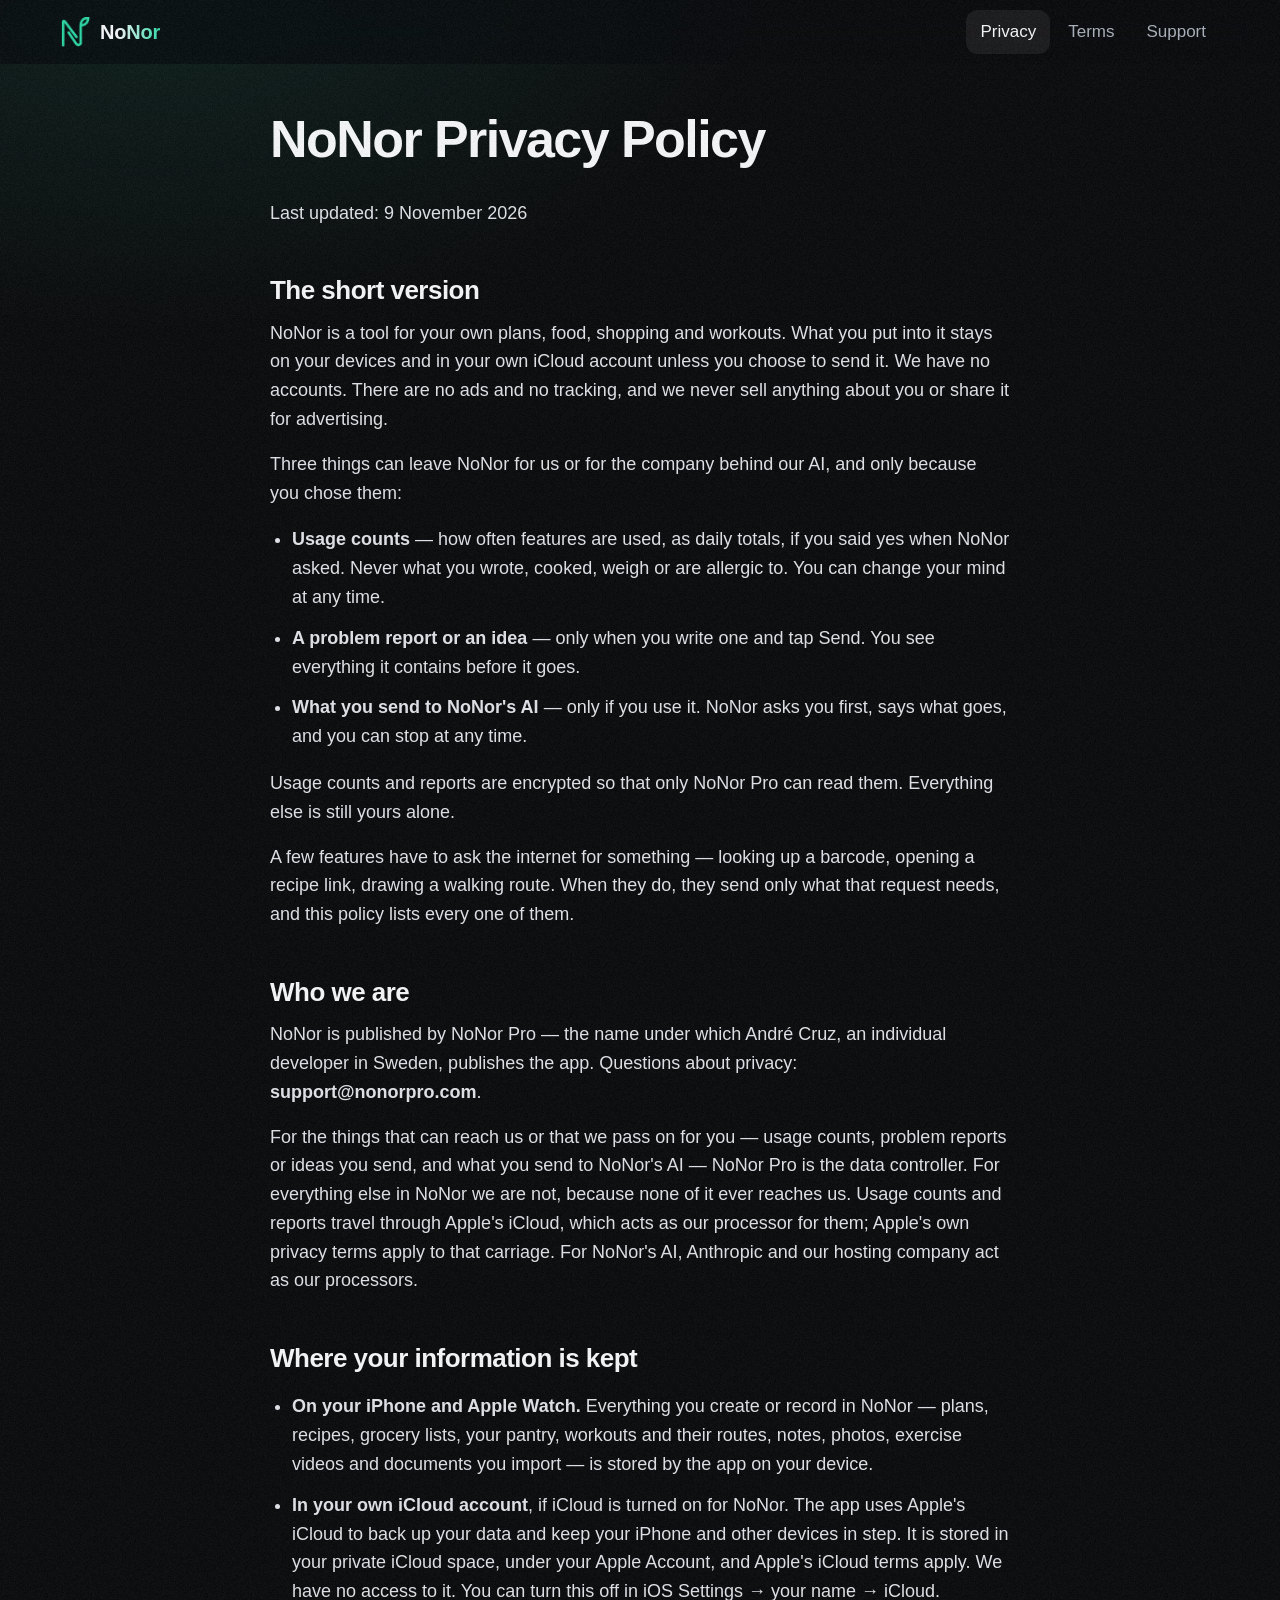
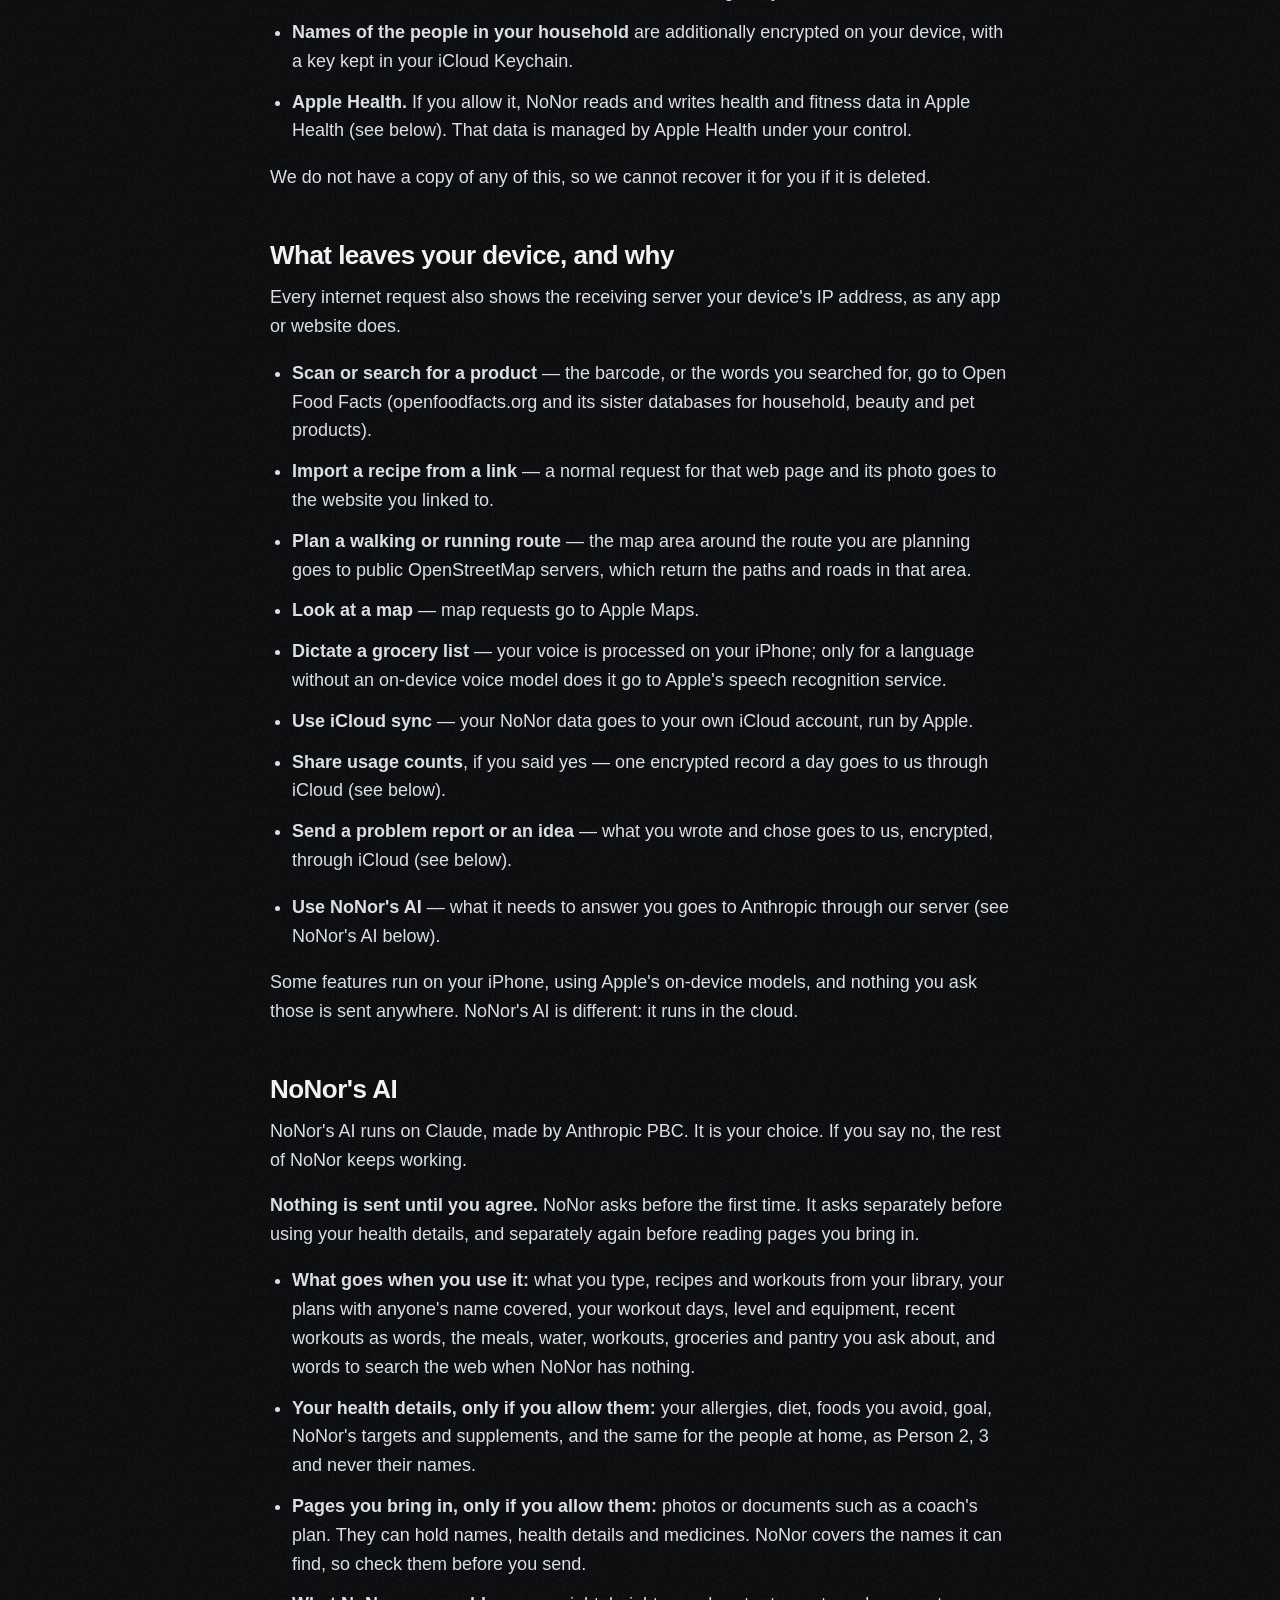
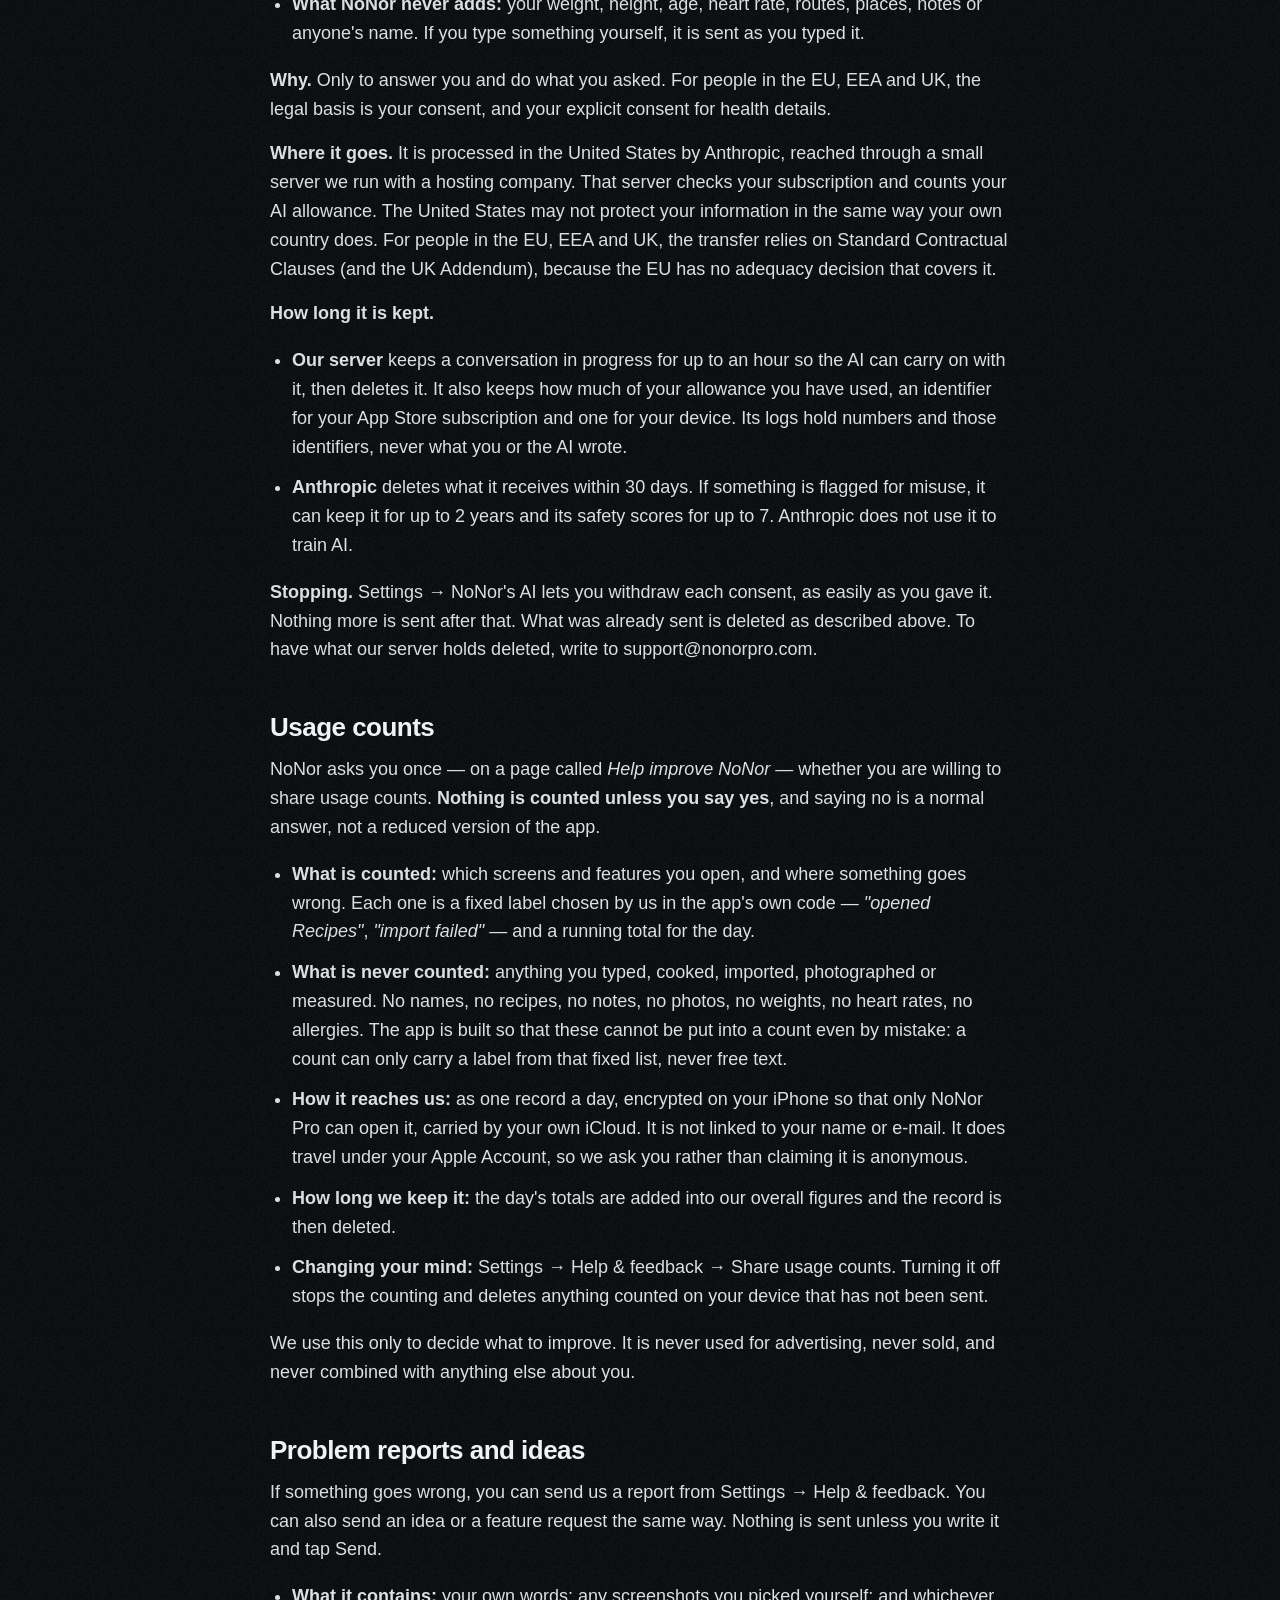
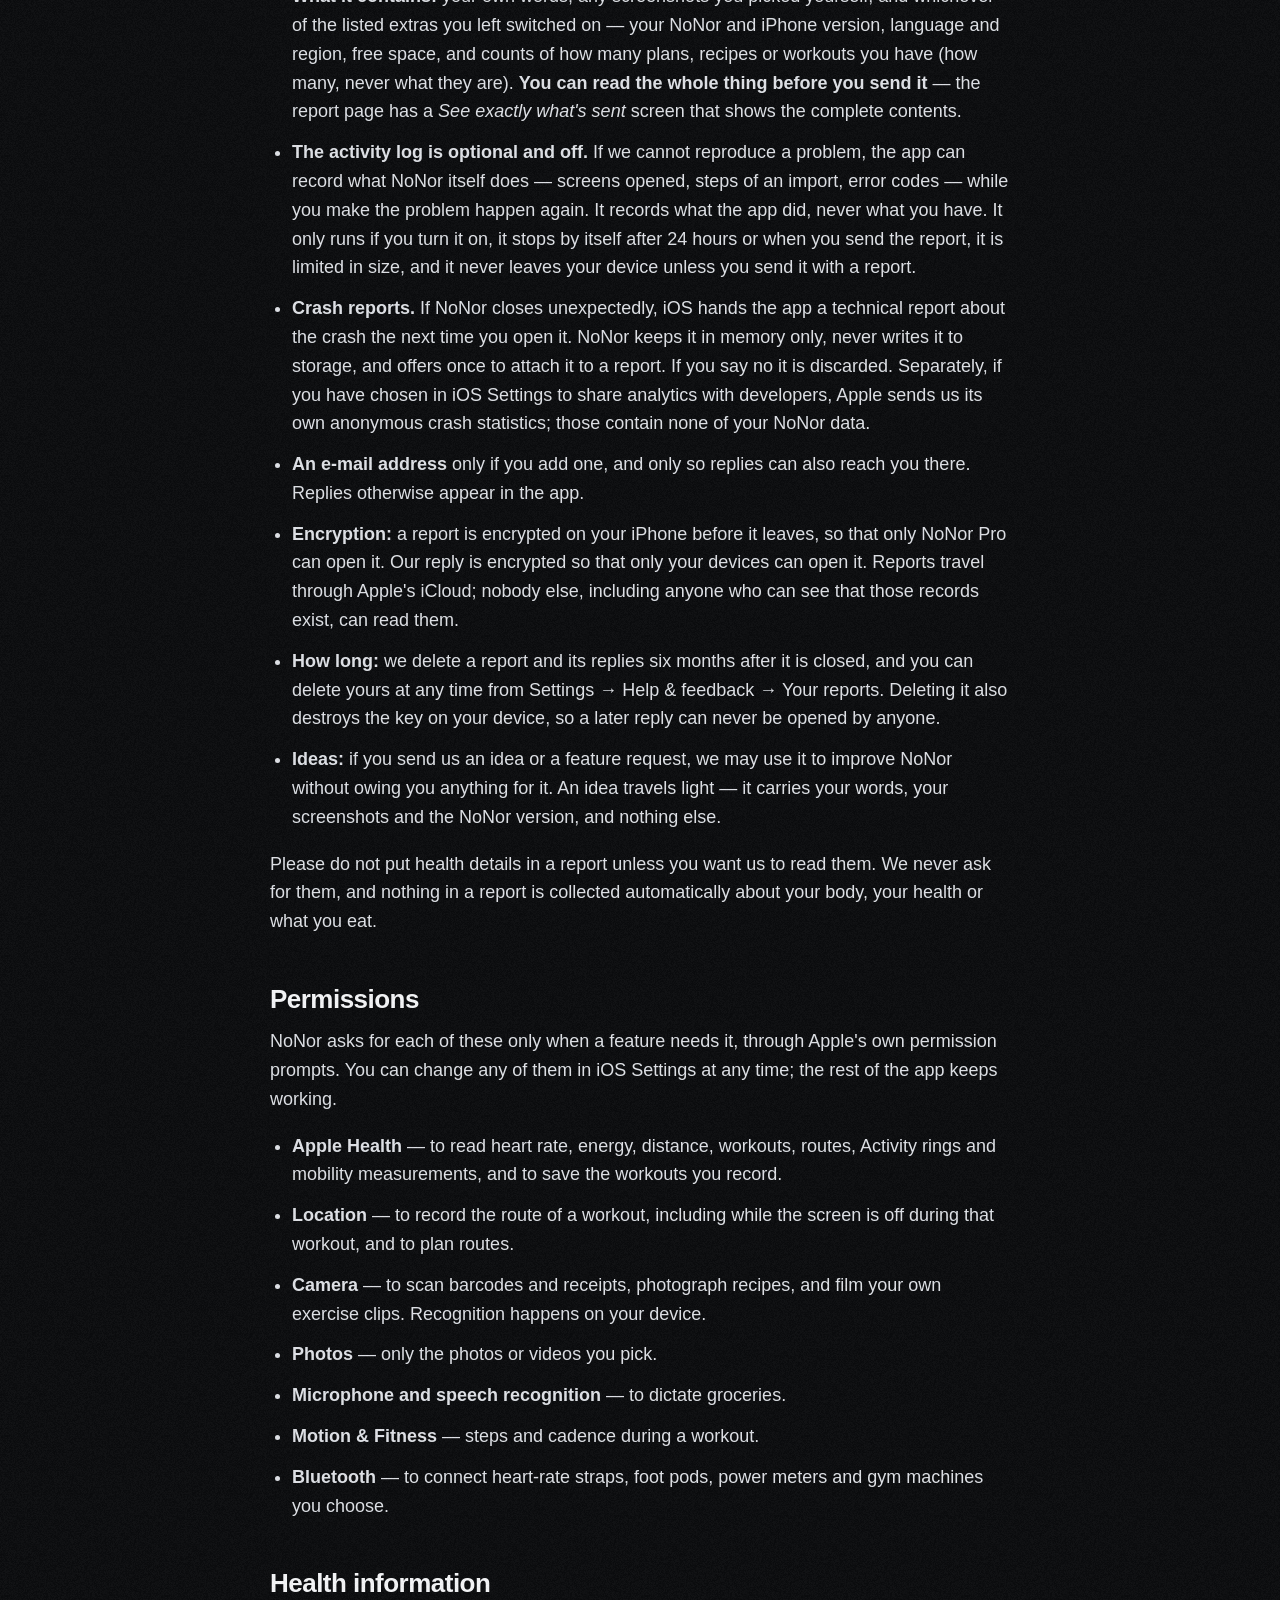
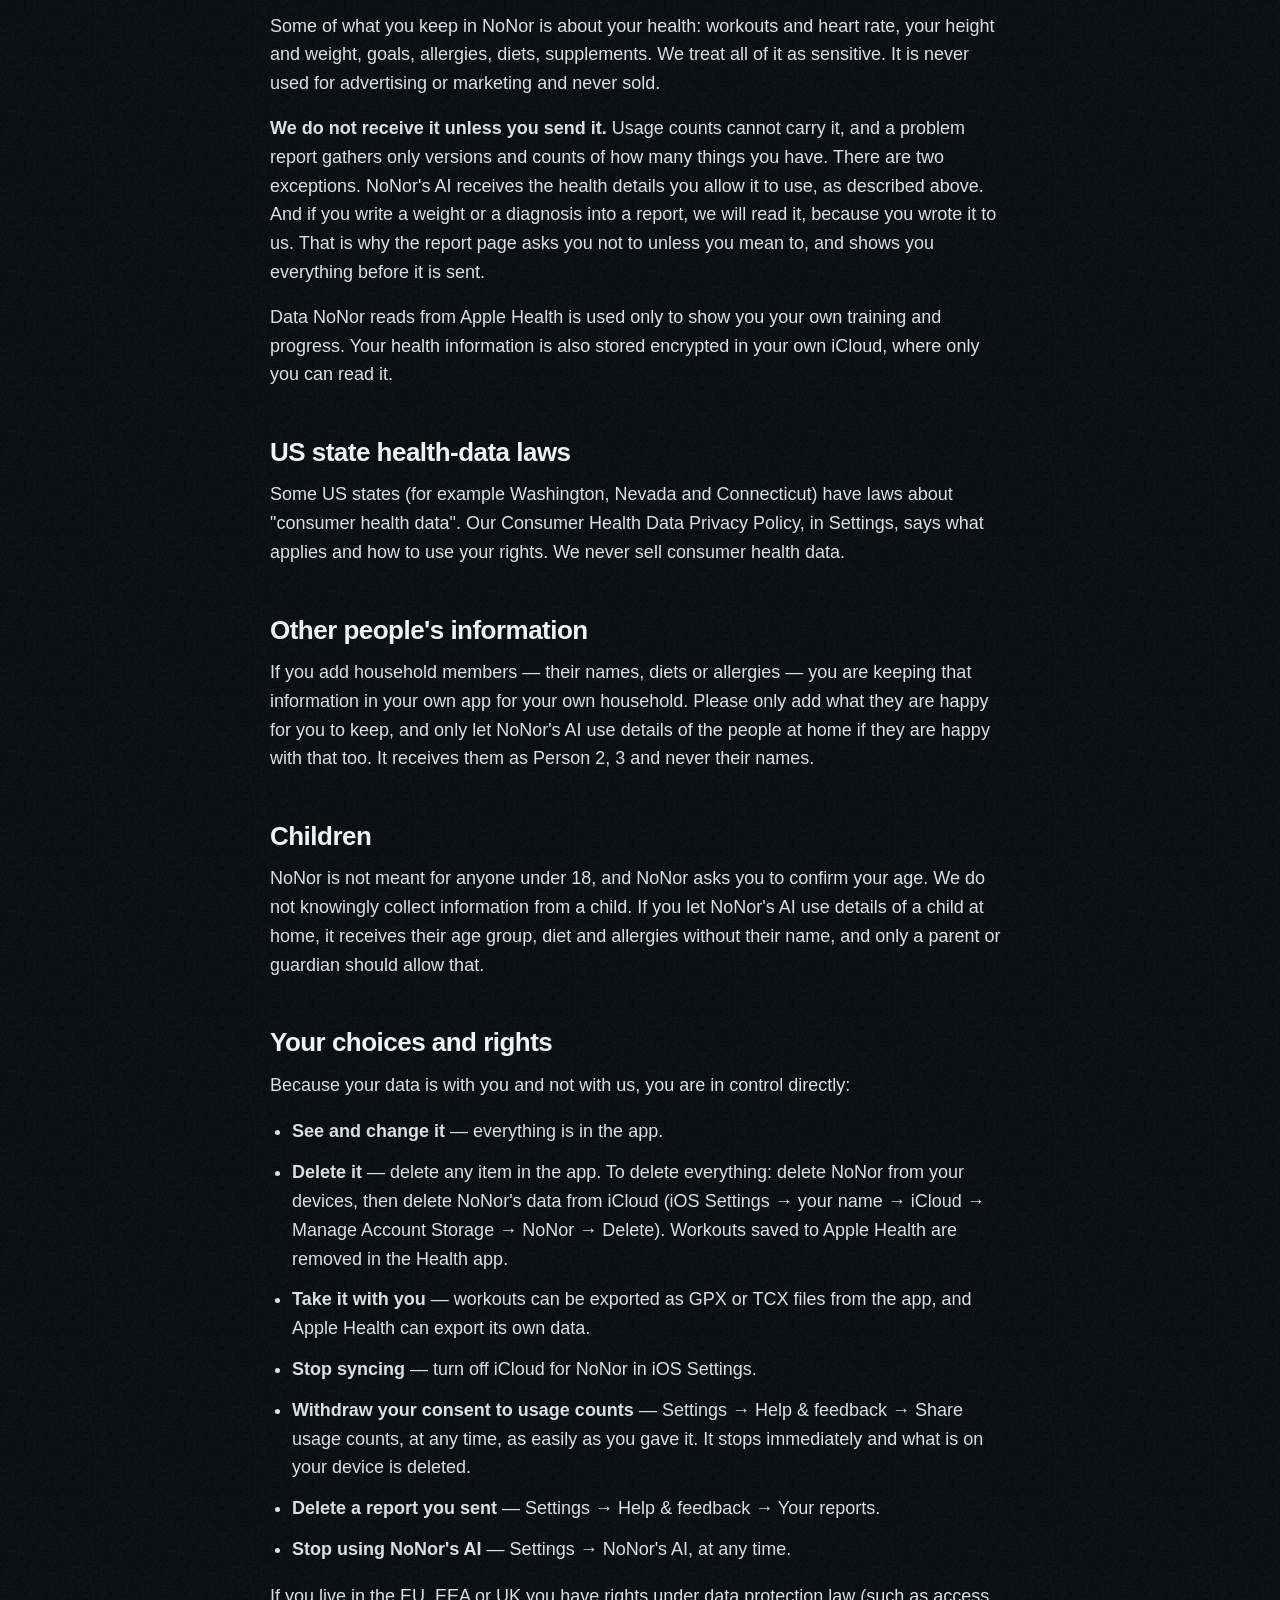
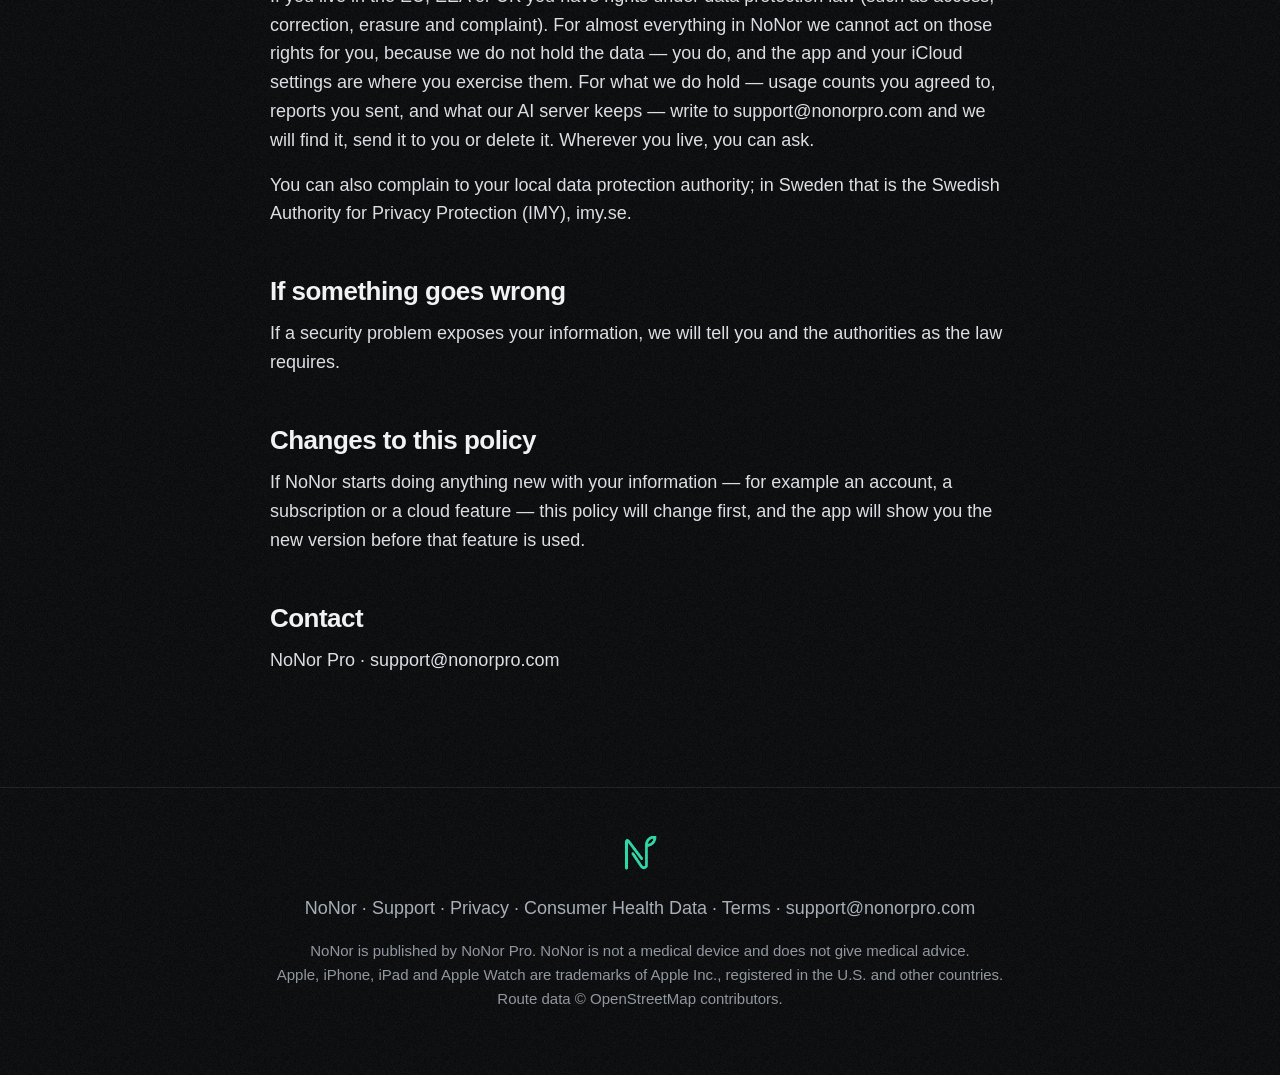
==== privacy.html @ b7df3a1e "NoNor website: first publish Co-Authored-By: Claude Opus 5.5 <noreply@anthropic.com>" ====
<!DOCTYPE html>
<html lang="en">
<head>
<meta charset="utf-8">
<meta name="viewport" content="width=device-width, initial-scale=1">
<title>NoNor — Privacy Policy</title>
<meta name="description" content="How NoNor handles your information.">
<meta property="og:title" content="NoNor — Privacy Policy">
<meta property="og:description" content="How NoNor handles your information.">
<meta property="og:type" content="website">
<link rel="icon" href="assets/favicon-32.png?v=f9df2a14" sizes="32x32">
<link rel="apple-touch-icon" href="assets/apple-touch-icon.png?v=30be735e">
<link rel="canonical" href="https://nonorpro.com/privacy.html">
<meta property="og:image" content="https://nonorpro.com/assets/og.jpg?v=42722377">
<meta property="og:url" content="https://nonorpro.com/privacy.html">
<meta name="twitter:card" content="summary_large_image">
<meta name="theme-color" content="#0b0c0e">
<meta name="color-scheme" content="dark">
<link rel="stylesheet" href="style.css?v=61bd5713">
</head>
<body>
<header class="bar">
  <a class="brand" href="index.html"><img src="assets/logo-teal.png?v=fca4ad81" alt=""><span>NoNor</span></a>
  <nav>
    <a href="privacy.html" class="on">Privacy</a>
    <a href="terms.html">Terms</a>
    <a href="support.html">Support</a>
  </nav>
</header>
<main class="doc reveal in"><h1>NoNor Privacy Policy</h1>
<p>Last updated: 9 November 2026</p>
<h2>The short version</h2>
<p>NoNor is a tool for your own plans, food, shopping and workouts. What you put into it stays on your devices and in your own iCloud account unless you choose to send it. We have no accounts. There are no ads and no tracking, and we never sell anything about you or share it for advertising.</p>
<p>Three things can leave NoNor for us or for the company behind our AI, and only because you chose them:</p>
<ul><li><b>Usage counts</b> — how often features are used, as daily totals, if you said yes when NoNor asked. Never what you wrote, cooked, weigh or are allergic to. You can change your mind at any time.</li><li><b>A problem report or an idea</b> — only when you write one and tap Send. You see everything it contains before it goes.</li><li><b>What you send to NoNor&#x27;s AI</b> — only if you use it. NoNor asks you first, says what goes, and you can stop at any time.</li></ul>
<p>Usage counts and reports are encrypted so that only NoNor Pro can read them. Everything else is still yours alone.</p>
<p>A few features have to ask the internet for something — looking up a barcode, opening a recipe link, drawing a walking route. When they do, they send only what that request needs, and this policy lists every one of them.</p>
<h2>Who we are</h2>
<p>NoNor is published by NoNor Pro — the name under which André Cruz, an individual developer in Sweden, publishes the app. Questions about privacy: <b>support@nonorpro.com</b>.</p>
<p>For the things that can reach us or that we pass on for you — usage counts, problem reports or ideas you send, and what you send to NoNor&#x27;s AI — NoNor Pro is the data controller. For everything else in NoNor we are not, because none of it ever reaches us. Usage counts and reports travel through Apple&#x27;s iCloud, which acts as our processor for them; Apple&#x27;s own privacy terms apply to that carriage. For NoNor&#x27;s AI, Anthropic and our hosting company act as our processors.</p>
<h2>Where your information is kept</h2>
<ul><li><b>On your iPhone and Apple Watch.</b> Everything you create or record in NoNor — plans, recipes, grocery lists, your pantry, workouts and their routes, notes, photos, exercise videos and documents you import — is stored by the app on your device.</li><li><b>In your own iCloud account</b>, if iCloud is turned on for NoNor. The app uses Apple&#x27;s iCloud to back up your data and keep your iPhone and other devices in step. It is stored in your private iCloud space, under your Apple Account, and Apple&#x27;s iCloud terms apply. We have no access to it. You can turn this off in iOS Settings → your name → iCloud.</li><li><b>Names of the people in your household</b> are additionally encrypted on your device, with a key kept in your iCloud Keychain.</li><li><b>Apple Health.</b> If you allow it, NoNor reads and writes health and fitness data in Apple Health (see below). That data is managed by Apple Health under your control.</li></ul>
<p>We do not have a copy of any of this, so we cannot recover it for you if it is deleted.</p>
<h2>What leaves your device, and why</h2>
<p>Every internet request also shows the receiving server your device&#x27;s IP address, as any app or website does.</p>
<ul><li><b>Scan or search for a product</b> — the barcode, or the words you searched for, go to Open Food Facts (openfoodfacts.org and its sister databases for household, beauty and pet products).</li><li><b>Import a recipe from a link</b> — a normal request for that web page and its photo goes to the website you linked to.</li><li><b>Plan a walking or running route</b> — the map area around the route you are planning goes to public OpenStreetMap servers, which return the paths and roads in that area.</li><li><b>Look at a map</b> — map requests go to Apple Maps.</li><li><b>Dictate a grocery list</b> — your voice is processed on your iPhone; only for a language without an on-device voice model does it go to Apple&#x27;s speech recognition service.</li><li><b>Use iCloud sync</b> — your NoNor data goes to your own iCloud account, run by Apple.</li><li><b>Share usage counts</b>, if you said yes — one encrypted record a day goes to us through iCloud (see below).</li><li><b>Send a problem report or an idea</b> — what you wrote and chose goes to us, encrypted, through iCloud (see below).</li></ul>
<ul><li><b>Use NoNor&#x27;s AI</b> — what it needs to answer you goes to Anthropic through our server (see NoNor&#x27;s AI below).</li></ul>
<p>Some features run on your iPhone, using Apple&#x27;s on-device models, and nothing you ask those is sent anywhere. NoNor&#x27;s AI is different: it runs in the cloud.</p>
<h2>NoNor&#x27;s AI</h2>
<p>NoNor&#x27;s AI runs on Claude, made by Anthropic PBC. It is your choice. If you say no, the rest of NoNor keeps working.</p>
<p><b>Nothing is sent until you agree.</b> NoNor asks before the first time. It asks separately before using your health details, and separately again before reading pages you bring in.</p>
<ul><li><b>What goes when you use it:</b> what you type, recipes and workouts from your library, your plans with anyone&#x27;s name covered, your workout days, level and equipment, recent workouts as words, the meals, water, workouts, groceries and pantry you ask about, and words to search the web when NoNor has nothing.</li><li><b>Your health details, only if you allow them:</b> your allergies, diet, foods you avoid, goal, NoNor&#x27;s targets and supplements, and the same for the people at home, as Person 2, 3 and never their names.</li><li><b>Pages you bring in, only if you allow them:</b> photos or documents such as a coach&#x27;s plan. They can hold names, health details and medicines. NoNor covers the names it can find, so check them before you send.</li><li><b>What NoNor never adds:</b> your weight, height, age, heart rate, routes, places, notes or anyone&#x27;s name. If you type something yourself, it is sent as you typed it.</li></ul>
<p><b>Why.</b> Only to answer you and do what you asked. For people in the EU, EEA and UK, the legal basis is your consent, and your explicit consent for health details.</p>
<p><b>Where it goes.</b> It is processed in the United States by Anthropic, reached through a small server we run with a hosting company. That server checks your subscription and counts your AI allowance. The United States may not protect your information in the same way your own country does. For people in the EU, EEA and UK, the transfer relies on Standard Contractual Clauses (and the UK Addendum), because the EU has no adequacy decision that covers it.</p>
<p><b>How long it is kept.</b></p>
<ul><li><b>Our server</b> keeps a conversation in progress for up to an hour so the AI can carry on with it, then deletes it. It also keeps how much of your allowance you have used, an identifier for your App Store subscription and one for your device. Its logs hold numbers and those identifiers, never what you or the AI wrote.</li><li><b>Anthropic</b> deletes what it receives within 30 days. If something is flagged for misuse, it can keep it for up to 2 years and its safety scores for up to 7. Anthropic does not use it to train AI.</li></ul>
<p><b>Stopping.</b> Settings → NoNor&#x27;s AI lets you withdraw each consent, as easily as you gave it. Nothing more is sent after that. What was already sent is deleted as described above. To have what our server holds deleted, write to support@nonorpro.com.</p>
<h2>Usage counts</h2>
<p>NoNor asks you once — on a page called <i>Help improve NoNor</i> — whether you are willing to share usage counts. <b>Nothing is counted unless you say yes</b>, and saying no is a normal answer, not a reduced version of the app.</p>
<ul><li><b>What is counted:</b> which screens and features you open, and where something goes wrong. Each one is a fixed label chosen by us in the app&#x27;s own code — <i>&quot;opened Recipes&quot;</i>, <i>&quot;import failed&quot;</i> — and a running total for the day.</li><li><b>What is never counted:</b> anything you typed, cooked, imported, photographed or measured. No names, no recipes, no notes, no photos, no weights, no heart rates, no allergies. The app is built so that these cannot be put into a count even by mistake: a count can only carry a label from that fixed list, never free text.</li><li><b>How it reaches us:</b> as one record a day, encrypted on your iPhone so that only NoNor Pro can open it, carried by your own iCloud. It is not linked to your name or e-mail. It does travel under your Apple Account, so we ask you rather than claiming it is anonymous.</li><li><b>How long we keep it:</b> the day&#x27;s totals are added into our overall figures and the record is then deleted.</li><li><b>Changing your mind:</b> Settings → Help &amp; feedback → Share usage counts. Turning it off stops the counting and deletes anything counted on your device that has not been sent.</li></ul>
<p>We use this only to decide what to improve. It is never used for advertising, never sold, and never combined with anything else about you.</p>
<h2>Problem reports and ideas</h2>
<p>If something goes wrong, you can send us a report from Settings → Help &amp; feedback. You can also send an idea or a feature request the same way. Nothing is sent unless you write it and tap Send.</p>
<ul><li><b>What it contains:</b> your own words; any screenshots you picked yourself; and whichever of the listed extras you left switched on — your NoNor and iPhone version, language and region, free space, and counts of how many plans, recipes or workouts you have (how many, never what they are). <b>You can read the whole thing before you send it</b> — the report page has a <i>See exactly what&#x27;s sent</i> screen that shows the complete contents.</li><li><b>The activity log is optional and off.</b> If we cannot reproduce a problem, the app can record what NoNor itself does — screens opened, steps of an import, error codes — while you make the problem happen again. It records what the app did, never what you have. It only runs if you turn it on, it stops by itself after 24 hours or when you send the report, it is limited in size, and it never leaves your device unless you send it with a report.</li><li><b>Crash reports.</b> If NoNor closes unexpectedly, iOS hands the app a technical report about the crash the next time you open it. NoNor keeps it in memory only, never writes it to storage, and offers once to attach it to a report. If you say no it is discarded. Separately, if you have chosen in iOS Settings to share analytics with developers, Apple sends us its own anonymous crash statistics; those contain none of your NoNor data.</li><li><b>An e-mail address</b> only if you add one, and only so replies can also reach you there. Replies otherwise appear in the app.</li><li><b>Encryption:</b> a report is encrypted on your iPhone before it leaves, so that only NoNor Pro can open it. Our reply is encrypted so that only your devices can open it. Reports travel through Apple&#x27;s iCloud; nobody else, including anyone who can see that those records exist, can read them.</li><li><b>How long:</b> we delete a report and its replies six months after it is closed, and you can delete yours at any time from Settings → Help &amp; feedback → Your reports. Deleting it also destroys the key on your device, so a later reply can never be opened by anyone.</li><li><b>Ideas:</b> if you send us an idea or a feature request, we may use it to improve NoNor without owing you anything for it. An idea travels light — it carries your words, your screenshots and the NoNor version, and nothing else.</li></ul>
<p>Please do not put health details in a report unless you want us to read them. We never ask for them, and nothing in a report is collected automatically about your body, your health or what you eat.</p>
<h2>Permissions</h2>
<p>NoNor asks for each of these only when a feature needs it, through Apple&#x27;s own permission prompts. You can change any of them in iOS Settings at any time; the rest of the app keeps working.</p>
<ul><li><b>Apple Health</b> — to read heart rate, energy, distance, workouts, routes, Activity rings and mobility measurements, and to save the workouts you record.</li><li><b>Location</b> — to record the route of a workout, including while the screen is off during that workout, and to plan routes.</li><li><b>Camera</b> — to scan barcodes and receipts, photograph recipes, and film your own exercise clips. Recognition happens on your device.</li><li><b>Photos</b> — only the photos or videos you pick.</li><li><b>Microphone and speech recognition</b> — to dictate groceries.</li><li><b>Motion &amp; Fitness</b> — steps and cadence during a workout.</li><li><b>Bluetooth</b> — to connect heart-rate straps, foot pods, power meters and gym machines you choose.</li></ul>
<h2>Health information</h2>
<p>Some of what you keep in NoNor is about your health: workouts and heart rate, your height and weight, goals, allergies, diets, supplements. We treat all of it as sensitive. It is never used for advertising or marketing and never sold.</p>
<p><b>We do not receive it unless you send it.</b> Usage counts cannot carry it, and a problem report gathers only versions and counts of how many things you have. There are two exceptions. NoNor&#x27;s AI receives the health details you allow it to use, as described above. And if you write a weight or a diagnosis into a report, we will read it, because you wrote it to us. That is why the report page asks you not to unless you mean to, and shows you everything before it is sent.</p>
<p>Data NoNor reads from Apple Health is used only to show you your own training and progress. Your health information is also stored encrypted in your own iCloud, where only you can read it.</p>
<h2>US state health-data laws</h2>
<p>Some US states (for example Washington, Nevada and Connecticut) have laws about &quot;consumer health data&quot;. Our Consumer Health Data Privacy Policy, in Settings, says what applies and how to use your rights. We never sell consumer health data.</p>
<h2>Other people&#x27;s information</h2>
<p>If you add household members — their names, diets or allergies — you are keeping that information in your own app for your own household. Please only add what they are happy for you to keep, and only let NoNor&#x27;s AI use details of the people at home if they are happy with that too. It receives them as Person 2, 3 and never their names.</p>
<h2>Children</h2>
<p>NoNor is not meant for anyone under 18, and NoNor asks you to confirm your age. We do not knowingly collect information from a child. If you let NoNor&#x27;s AI use details of a child at home, it receives their age group, diet and allergies without their name, and only a parent or guardian should allow that.</p>
<h2>Your choices and rights</h2>
<p>Because your data is with you and not with us, you are in control directly:</p>
<ul><li><b>See and change it</b> — everything is in the app.</li><li><b>Delete it</b> — delete any item in the app. To delete everything: delete NoNor from your devices, then delete NoNor&#x27;s data from iCloud (iOS Settings → your name → iCloud → Manage Account Storage → NoNor → Delete). Workouts saved to Apple Health are removed in the Health app.</li><li><b>Take it with you</b> — workouts can be exported as GPX or TCX files from the app, and Apple Health can export its own data.</li><li><b>Stop syncing</b> — turn off iCloud for NoNor in iOS Settings.</li><li><b>Withdraw your consent to usage counts</b> — Settings → Help &amp; feedback → Share usage counts, at any time, as easily as you gave it. It stops immediately and what is on your device is deleted.</li><li><b>Delete a report you sent</b> — Settings → Help &amp; feedback → Your reports.</li><li><b>Stop using NoNor&#x27;s AI</b> — Settings → NoNor&#x27;s AI, at any time.</li></ul>
<p>If you live in the EU, EEA or UK you have rights under data protection law (such as access, correction, erasure and complaint). For almost everything in NoNor we cannot act on those rights for you, because we do not hold the data — you do, and the app and your iCloud settings are where you exercise them. For what we do hold — usage counts you agreed to, reports you sent, and what our AI server keeps — write to support@nonorpro.com and we will find it, send it to you or delete it. Wherever you live, you can ask.</p>
<p>You can also complain to your local data protection authority; in Sweden that is the Swedish Authority for Privacy Protection (IMY), imy.se.</p>
<h2>If something goes wrong</h2>
<p>If a security problem exposes your information, we will tell you and the authorities as the law requires.</p>
<h2>Changes to this policy</h2>
<p>If NoNor starts doing anything new with your information — for example an account, a subscription or a cloud feature — this policy will change first, and the app will show you the new version before that feature is used.</p>
<h2>Contact</h2>
<p>NoNor Pro · support@nonorpro.com</p></main>
<footer>
  <a class="mark" href="index.html" aria-label="NoNor"><img src="assets/logo-teal.png?v=fca4ad81" alt=""></a>
  <p><a href="index.html">NoNor</a> · <a href="support.html">Support</a> · <a href="privacy.html">Privacy</a> · <a href="health-data.html">Consumer Health Data</a> · <a href="terms.html">Terms</a> ·
     <a href="mailto:support@nonorpro.com">support@nonorpro.com</a></p>
  <p class="fine">NoNor is published by NoNor Pro. NoNor is not a medical device and does not give medical advice.<br>Apple, iPhone, iPad and Apple Watch are trademarks of Apple Inc., registered in the U.S. and other countries. Route data © OpenStreetMap contributors.</p>
</footer>
<script>
  const bar = document.querySelector('.bar');
  addEventListener('scroll', () => bar.classList.toggle('stuck', scrollY > 8), { passive: true });
  const io = new IntersectionObserver((es) => es.forEach(e => { if (e.isIntersecting) { e.target.classList.add('in'); io.unobserve(e.target); } }), { rootMargin: '0px 0px 12% 0px' });
  document.querySelectorAll('.reveal').forEach(el => io.observe(el));
  setTimeout(() => document.querySelectorAll('.reveal').forEach(el => { if (el.getBoundingClientRect().top < innerHeight) el.classList.add('in'); }), 60);
</script>
</body>
</html>
---- style.css ----
/* nonorpro.com — design pass 2026-09-30.
   The app's own language: near-black ground, dark food photography, teal reserved for emphasis and for things you can do.
   ONE grid (12 columns, 1200 max, 24 gutter, 20/40 margins) · ONE spacing scale (8 16 24 40 64 104) · ONE radius scale
   (14 22 32) · ONE sans (SF, the app's) + ONE contrast face (New York italic, Apple's own serif — no web font is fetched;
   Georgia elsewhere) for the emphasised words only.
   Floors carried over from the app: text you read >= 17px, labels >= 15px, anything tappable >= 44px. No glow touches text. */

:root {
  --bg: #0b0c0e;
  --bg-2: #121418;
  --line: rgba(255, 255, 255, 0.09);
  --ink: #f5f6f8;
  --dim: #aab1ba;
  --teal: #2ED9A8;
  --teal-line: rgba(46, 217, 168, 0.38);
  --sans: -apple-system, BlinkMacSystemFont, "SF Pro Display", "SF Pro Text", "Helvetica Neue", Arial, sans-serif;
  --serif: ui-serif, "New York", "Iowan Old Style", Georgia, serif;
  --ease: cubic-bezier(.2, .7, .2, 1);
  --r1: 14px; --r2: 22px; --r3: 32px;
}

* { box-sizing: border-box; }
html { color-scheme: dark; scroll-behavior: smooth; scroll-padding-top: 80px; }
body {
  margin: 0; background: var(--bg); color: var(--ink);
  font: 18px/1.6 var(--sans);
  -webkit-font-smoothing: antialiased; text-rendering: optimizeLegibility;
  overflow-x: clip;
}
img { max-width: 100%; display: block; }
a { color: var(--teal); }
a:focus-visible, summary:focus-visible { outline: 2px solid var(--teal); outline-offset: 3px; border-radius: 6px; }
::selection { background: rgba(46, 217, 168, .35); }

/* a quiet teal light at the top, and film grain over everything (static tile, no blend mode — cheap on phones) */
body::before {
  content: ""; position: absolute; inset: 0 0 auto; height: 1100px; z-index: -1; pointer-events: none;
  background: radial-gradient(900px 600px at 12% -8%, rgba(46, 217, 168, .12), transparent 70%);
}
body { position: relative; }
body::after {                 /* over the whole document, not the viewport: no fixed layer for the phone to re-composite */
  content: ""; position: absolute; inset: 0; z-index: 100; pointer-events: none;
  background: url(assets/grain.png); opacity: .4;
}

/* ---------------------------------------------------------------- grid */
.wrap { max-width: 1240px; margin: 0 auto; padding-inline: 20px; }
.grid { display: grid; gap: 40px; align-items: center; }
@media (min-width: 768px) { .wrap { padding-inline: 40px; } }
@media (min-width: 900px) {
  .grid { grid-template-columns: repeat(12, minmax(0, 1fr)); column-gap: 24px; row-gap: 0; }
}

/* ---------------------------------------------------------------- type */
h1, h2 { margin: 0; font-weight: 700; color: var(--ink); text-wrap: balance; }
h1 { font-size: clamp(52px, 8.2vw, 116px); line-height: .98; letter-spacing: -0.035em; }
h2 { font-size: clamp(36px, 4.6vw, 64px); line-height: 1.03; letter-spacing: -0.03em; }
h1 em, h2 em {
  font-family: var(--serif); font-style: italic; font-weight: 500; letter-spacing: -0.012em; color: var(--teal);
}
p { margin: 0; }
.lead { text-wrap: pretty; color: var(--dim); font-size: clamp(18px, 1.45vw, 21px); line-height: 1.55; max-width: 30em; margin-top: 24px; }
.kicker {
  display: flex; align-items: center; gap: 12px; margin: 0 0 24px;
  color: var(--teal); font-size: 15px; font-weight: 700; letter-spacing: .14em; text-transform: uppercase;
}
.ic {
  display: inline-grid; place-items: center; flex: none; border-radius: 50%; color: var(--teal);
  border: 1px solid var(--teal-line); background: var(--bg);
}
.kicker .ic { width: 40px; height: 40px; }
.kicker .ic svg { width: 20px; height: 20px; }

/* ---------------------------------------------------------------- header */
.bar {
  position: sticky; top: 0; z-index: 50; height: 64px;
  display: flex; align-items: center; justify-content: space-between; gap: 16px;
  padding-inline: max(20px, calc((100vw - 1160px) / 2));
  background: rgba(11, 12, 14, .72);
  backdrop-filter: saturate(160%) blur(18px); -webkit-backdrop-filter: saturate(160%) blur(18px);
  border-bottom: 1px solid transparent; transition: border-color .3s ease;
}
.bar.stuck { border-bottom-color: var(--line); }
.brand { display: flex; align-items: center; gap: 10px; min-height: 44px; color: var(--ink); text-decoration: none; font-weight: 650; font-size: 20px; letter-spacing: -0.2px; }
.brand img { width: 30px; height: 30px; }
.brand span { background: linear-gradient(92deg, var(--ink) 30%, var(--teal)); -webkit-background-clip: text; background-clip: text; color: transparent; }
.bar nav { display: flex; gap: 4px; }
.bar nav a {
  color: var(--dim); text-decoration: none; font-size: 17px; min-height: 44px; padding: 0 14px;
  display: inline-flex; align-items: center; border-radius: 12px; transition: color .2s ease, background .2s ease;
}
.bar nav a:hover, .bar nav a.on { color: var(--ink); background: rgba(255, 255, 255, .07); }
@media (max-width: 599px) { .bar nav a:not(:last-child) { display: none; } }   /* Privacy and Terms stay in the footer */

/* ---------------------------------------------------------------- hero */
.hero { position: relative; overflow: clip; padding: 48px 0 16px; }
.hero .bg { position: absolute; inset: 0; z-index: -1; }
.hero .bg img { position: absolute; right: 0; bottom: 0; height: 62%; width: auto; max-width: none; opacity: .75; }
.hero .bg::after {
  content: ""; position: absolute; inset: 0;
  background: linear-gradient(180deg, var(--bg) 30%, rgba(11, 12, 14, .35) 60%, rgba(11, 12, 14, .25) 80%, var(--bg));
}
.hero .txt > * { animation: rise .9s var(--ease) both; }
.hero .lead { animation-delay: .12s; }
.hero .soon, .hero .cta { animation-delay: .22s; }
.hero-phone { width: min(300px, 76vw); margin: 48px auto 0; animation: rise 1.1s .18s var(--ease) both; position: relative; }
.phone img { width: 100%; filter: drop-shadow(0 40px 60px rgba(0, 0, 0, .7)); }
.hero-phone::before {       /* the light the phone stands in — behind the device, never behind text */
  content: ""; position: absolute; inset: 18% -30% 4%; z-index: -1; border-radius: 50%;
  background: radial-gradient(closest-side, rgba(46, 217, 168, .20), transparent 72%);
}
.hero-phone::after {        /* where it stands */
  content: ""; position: absolute; left: 12%; right: 12%; bottom: -18px; height: 36px; z-index: -1; border-radius: 50%;
  background: radial-gradient(closest-side, rgba(0, 0, 0, .75), transparent);
}
.soon {
  display: inline-flex; align-items: baseline; margin-top: 32px;
  color: var(--teal); font-size: 17px; font-weight: 600; line-height: 1.4;
}
.soon .sep { white-space: pre; }
@media (max-width: 599px) {         /* on a phone the date gets its own line, not a stranded "· October" */
  .soon { flex-wrap: wrap; row-gap: 2px; } .soon .sep { display: none; } .soon .when { flex-basis: 100%; padding-left: 20px; }
}
.soon i { flex: none; width: 8px; height: 8px; margin-right: 12px; border-radius: 50%; background: var(--teal); transform: translateY(-1px);
  box-shadow: 0 0 0 5px rgba(46, 217, 168, .16); }
.cta { margin-top: 32px; padding-block: 15px; }                    /* Apple: clear space >= 1/4 of the badge height */
.badge { display: inline-block; line-height: 0; }
.badge img { height: 60px; width: auto; }
@media (min-width: 900px) {
  .hero { min-height: min(calc(100svh - 64px), 900px); display: flex; align-items: center; padding: 40px 0 64px; }
  .hero > .wrap { width: 100%; }
  .hero .txt { grid-column: 1 / span 7; }
  .hero-phone { grid-column: 8 / span 5; width: 100%; max-width: 440px; margin: 0 0 0 auto; }
  .hero .bg img { height: 100%; bottom: auto; top: 0; opacity: .9; }
  .hero .bg::after {
    background:
      linear-gradient(90deg, var(--bg) 24%, rgba(11, 12, 14, .62) 50%, rgba(11, 12, 14, .12) 78%, rgba(11, 12, 14, .3)),
      linear-gradient(180deg, rgba(11, 12, 14, .2), transparent 25%, transparent 72%, var(--bg));
  }
}

/* ---------------------------------------------------------------- promise + the map */
.promise { padding: 104px 0 96px; text-align: center; }
.promise .rule { width: min(560px, 80%); height: 1px; margin: 0 auto; opacity: .7;
  background: linear-gradient(90deg, transparent, var(--teal), transparent); }
.promise p {
  text-wrap: balance; font-family: var(--serif); font-weight: 400; font-size: clamp(34px, 5.2vw, 68px); line-height: 1.12;
  letter-spacing: -0.012em; margin: 40px auto; max-width: 16em;
}
.promise p em { font-style: italic; color: var(--teal); }
.map { position: relative; display: flex; justify-content: center; max-width: 560px; margin: 64px auto 0; }
.map::before {               /* the path the three steps sit on */
  content: ""; position: absolute; left: 17%; right: 17%; top: 32px; height: 1px;
  background: linear-gradient(90deg, transparent, var(--teal-line), var(--teal-line), transparent);
}
.map .it { flex: 1; position: relative; display: flex; flex-direction: column; align-items: center; gap: 14px;
  min-height: 44px; color: var(--ink); text-decoration: none; font-size: 18px; font-weight: 600; }
.map .ic { width: 64px; height: 64px; transition: background .2s ease, transform .2s ease; }
.map .ic svg { width: 28px; height: 28px; }
.map .it:hover .ic { background: #10231d; transform: translateY(-2px); }

/* ---------------------------------------------------------------- chapters: text + a stage
   The stage = a photo card that runs out to the window edge on the OUTER side, and the phone standing on it on the
   side nearest the text — so the words and the screen read together and the photo trails away from them. */
.chapter { --bleed: 20px; padding: 48px 0; }
.chapter .grid { gap: 32px; }
.stage { position: relative; display: flex; align-items: center; padding-block: 8px; }
.stage .card {
  position: absolute; top: 50%; height: 260px; transform: translateY(-50%);
  left: calc(-1 * var(--bleed)); right: calc(-1 * var(--bleed));
  overflow: hidden; background: var(--bg-2);
}
.stage .card > img { width: 100%; height: 100%; object-fit: cover; }   /* a photo's own focus comes from content.py */
.stage .card::after { content: ""; position: absolute; inset: 0;
  background: linear-gradient(90deg, rgba(11, 12, 14, .7), rgba(11, 12, 14, .15) 55%, rgba(11, 12, 14, .05)); }
.flip .stage .card::after { background: linear-gradient(270deg, rgba(11, 12, 14, .7), rgba(11, 12, 14, .15) 55%, rgba(11, 12, 14, .05)); }
.stage .phone { position: relative; z-index: 2; width: min(230px, 58vw); margin-left: 4%; }
.flip .stage .phone { margin-left: auto; margin-right: 4%; }
@media (min-width: 768px) { .chapter { --bleed: 40px; } }
@media (min-width: 900px) {
  .chapter { --bleed: max(40px, calc((100vw - 1160px) / 2)); padding: 104px 0; }
  .chapter .txt { grid-column: 1 / span 5; grid-row: 1; }
  .chapter .stage { grid-column: 6 / span 7; grid-row: 1; min-height: 680px; }
  .chapter.flip .txt { grid-column: 8 / span 5; }
  .chapter.flip .stage { grid-column: 1 / span 7; }
  .stage .card { height: 416px; left: 0; border-radius: var(--r3) 0 0 var(--r3); }     /* 416 = the photos' 832 px at 2x */
  .flip .stage .card { left: calc(-1 * var(--bleed)); right: 0; border-radius: 0 var(--r3) var(--r3) 0; }
  .stage .phone { width: 300px; margin-left: 48px; }
  .flip .stage .phone { margin-right: 48px; }
}

/* the food wall: the app's own dishes, drifting slowly behind the phone */
.card.food { background: #0d0e10; }
.wall { position: absolute; inset: -60px -12%; display: flex; flex-direction: column; justify-content: center; gap: 12px;
  transform: rotate(-8deg); }
.wall .row { overflow: visible; }
.wall .track { display: flex; gap: 12px; width: max-content; animation: drift 90s linear infinite; }
.wall .r1 .track { animation-direction: reverse; animation-duration: 110s; }
.wall .r2 .track { animation-duration: 130s; }
.wall img { width: 120px; height: 120px; border-radius: var(--r1); object-fit: cover; }
@media (min-width: 900px) { .wall img { width: 164px; height: 164px; } }

/* Move, part two: the ride, as wide as the grid allows */
.chapter.ride { padding-top: 16px; }
.txt.center { text-align: center; max-width: 760px; margin: 0 auto 48px; }
.txt.center .lead { margin-inline: auto; }
.landscape { position: relative; max-width: 1120px; margin: 0 auto; }
.landscape img { width: 100%; filter: drop-shadow(0 40px 60px rgba(0, 0, 0, .7)); }
.landscape::after { content: ""; position: absolute; left: 10%; right: 10%; bottom: -26px; height: 52px; z-index: -1;
  border-radius: 50%; background: radial-gradient(closest-side, rgba(0, 0, 0, .8), transparent); }

/* Move, part three: outdoors and in the water — two compact photo cards, the app's own art, text on the dark foot */
.chapter.more { padding-top: 8px; }
.tiles { display: grid; gap: 20px; }
.tile { position: relative; overflow: hidden; border-radius: var(--r3); background: var(--bg-2); aspect-ratio: 4 / 5; isolation: isolate; }
.tile > img { position: absolute; inset: 0; width: 100%; height: 100%; object-fit: cover; z-index: -2;
  transition: transform 1.2s var(--ease); }
.tile::before { content: ""; position: absolute; inset: 0; z-index: -1;
  background: linear-gradient(0deg, rgba(11, 12, 14, .94) 0%, rgba(11, 12, 14, .7) 30%, rgba(11, 12, 14, .12) 62%, transparent 80%); }
.tile::after { content: ""; position: absolute; inset: 0; border-radius: inherit; box-shadow: inset 0 0 0 1px var(--line); pointer-events: none; }
.tile .t { position: absolute; left: 24px; right: 24px; bottom: 24px; }
.tile h3 { margin: 0; font-size: clamp(32px, 3.3vw, 46px); line-height: 1.04; letter-spacing: -0.03em; font-weight: 700; text-wrap: balance; }
.tile h3 em { font-family: var(--serif); font-style: italic; font-weight: 500; letter-spacing: -0.012em; color: var(--teal); }
.tile p { margin-top: 12px; color: #d3d8de; font-size: 18px; line-height: 1.5; max-width: 30em; text-wrap: pretty; }
.tile:hover > img { transform: scale(1.03); }
@media (min-width: 900px) {
  .chapter.ride:has(+ .chapter.more) { padding-bottom: 56px; }
  .tiles { grid-template-columns: 1fr 1fr; gap: 24px; max-width: 1120px; margin-inline: auto; }   /* the ride's width */
  .tile { aspect-ratio: 16 / 11; }
  .tile .t { left: 40px; right: 40px; bottom: 36px; }
}
@media (prefers-reduced-motion: reduce) { .tile > img { transition: none; } .tile:hover > img { transform: none; } }

/* ---------------------------------------------------------------- where it runs */
.runs { padding: 56px 0 40px; text-align: center; }
@media (min-width: 900px) { .runs { padding: 104px 0 88px; } }
.family { position: relative; max-width: 780px; margin: 0 auto; aspect-ratio: 780 / 520; }
.family img { position: absolute; filter: drop-shadow(0 30px 50px rgba(0, 0, 0, .7)); }
.family .f-pad { left: 50%; top: 0; width: 76%; transform: translateX(-50%); }
.family .f-phone { left: 1%; bottom: 0; width: 23%; }
.family .f-watch { right: 3%; bottom: 3%; width: 16%; }
.runs p { color: var(--teal); font-size: 20px; margin-top: 40px; }

/* ---------------------------------------------------------------- questions */
.faq { padding: 64px 0; }
.faq .side .lead { font-size: 18px; }
.faq .side .lead a { color: var(--teal); text-decoration: none; }
.faq details { border-top: 1px solid var(--line); }
.faq details:last-child { border-bottom: 1px solid var(--line); }
.faq summary {
  cursor: pointer; list-style: none; display: flex; justify-content: space-between; align-items: center; gap: 24px;
  min-height: 44px; padding: 22px 0; font-size: 20px; font-weight: 600; transition: color .2s ease;
}
.faq summary::-webkit-details-marker { display: none; }
.faq summary::after { content: "+"; flex: none; color: var(--teal); font-size: 30px; font-weight: 300; line-height: 1;
  transition: transform .25s var(--ease); }
.faq details[open] summary::after { transform: rotate(45deg); }
.faq summary:hover { color: var(--teal); }
.faq details p { color: var(--dim); margin: 0 0 24px; max-width: 40em; }
@media (min-width: 900px) {
  .faq { padding: 104px 0; }
  .faq .grid { align-items: start; }
  .faq .side { grid-column: 1 / span 4; }
  .faq .list { grid-column: 6 / span 7; }
}

/* ---------------------------------------------------------------- the close */
.close { position: relative; overflow: clip; text-align: center; padding: 120px 0 128px; }
.close .bg { position: absolute; inset: 0; z-index: -1; }
.close .bg img { width: 100%; height: 100%; object-fit: cover; object-position: center 80%; opacity: .85; }
.close .bg::after { content: ""; position: absolute; inset: 0;
  background: linear-gradient(180deg, var(--bg) 0%, rgba(11, 12, 14, .55) 40%, rgba(11, 12, 14, .5) 100%); }
.close h2 { font-size: clamp(46px, 7vw, 100px); letter-spacing: -0.035em; line-height: 1; }
.close .soon, .close .cta { justify-content: center; }
@media (min-width: 900px) { .close { padding: 176px 0 168px; } }

/* ---------------------------------------------------------------- legal pages */
.doc { max-width: 780px; margin: 0 auto; padding: 48px 20px 96px; }
.doc h1 { font-size: clamp(36px, 5vw, 52px); letter-spacing: -0.03em; line-height: 1.05; margin-bottom: 32px; }
.doc h2 { font-size: 26px; margin: 48px 0 12px; letter-spacing: -0.02em; line-height: 1.2; }
.doc h3 { font-size: 20px; margin: 32px 0 8px; }
.doc p, .doc li { color: #dfe2e7; font-size: 18px; margin: 0 0 16px; }
.doc ul { padding-left: 22px; }
.doc li { margin: 12px 0; }

/* ---------------------------------------------------------------- footer */
footer { border-top: 1px solid var(--line); padding: 48px 20px 64px; text-align: center; color: var(--dim); }
footer .mark { display: inline-block; margin-bottom: 16px; }
footer .mark img { width: 34px; height: 34px; }
footer p { margin: 0; }
footer a { color: var(--dim); text-decoration: none; }
footer a:hover { color: var(--ink); }
footer .fine { font-size: 15px; opacity: .85; max-width: 760px; margin: 16px auto 0; line-height: 1.6; }

/* ---------------------------------------------------------------- motion (calm, and absent under reduced motion) */
@keyframes rise { from { opacity: 0; transform: translateY(18px); } }
@keyframes drift { to { transform: translateX(-50%); } }
.reveal { opacity: 0; transform: translateY(16px); transition: opacity .8s var(--ease), transform .8s var(--ease); }
.reveal.in { opacity: 1; transform: none; }
@supports (animation-timeline: view()) {
  .stage .phone { animation: float linear both; animation-timeline: view(); animation-range: entry 0% exit 100%; }
  @keyframes float { from { transform: translateY(32px); } to { transform: translateY(-32px); } }
}
@media (prefers-reduced-motion: reduce) {
  html { scroll-behavior: auto; }
  .reveal { opacity: 1; transform: none; transition: none; }
  .hero .txt > *, .hero-phone, .stage .phone, .wall .track { animation: none !important; }
}

/* a placeholder phone's label — outside the screen, so it can never read as the app's own text (tools/placeholder.py) */
.phone .todo {
  position: absolute; left: 50%; bottom: -20px; transform: translateX(-50%); white-space: nowrap;
  padding: 10px 18px; border: 1.5px dashed var(--teal-line); border-radius: 999px; background: var(--bg);
  color: var(--teal); font-size: 15px; font-weight: 600; line-height: 1.2;
}
@media (max-width: 899px) {   /* the label starts at the phone's outer edge, never off-screen: left on a plain card, right on a flipped one */
  .phone .todo { left: 0; transform: none; }
  .flip .phone .todo { left: auto; right: 0; }
}

/* a second audience inside a section (Plan: coaches and nutritionists) — set apart by a hairline and the teal icon, not a box */
.pro { display: flex; gap: 14px; align-items: flex-start; max-width: 30em; margin-top: 28px; padding-top: 22px;
  border-top: 1px solid var(--line, rgba(255,255,255,.12)); color: var(--ink); font-size: 17px; line-height: 1.5; }
.pro b { color: var(--teal); font-weight: 600; }
.pro .ic { flex: none; width: 40px; height: 40px; }
.pro .ic svg { width: 20px; height: 20px; }
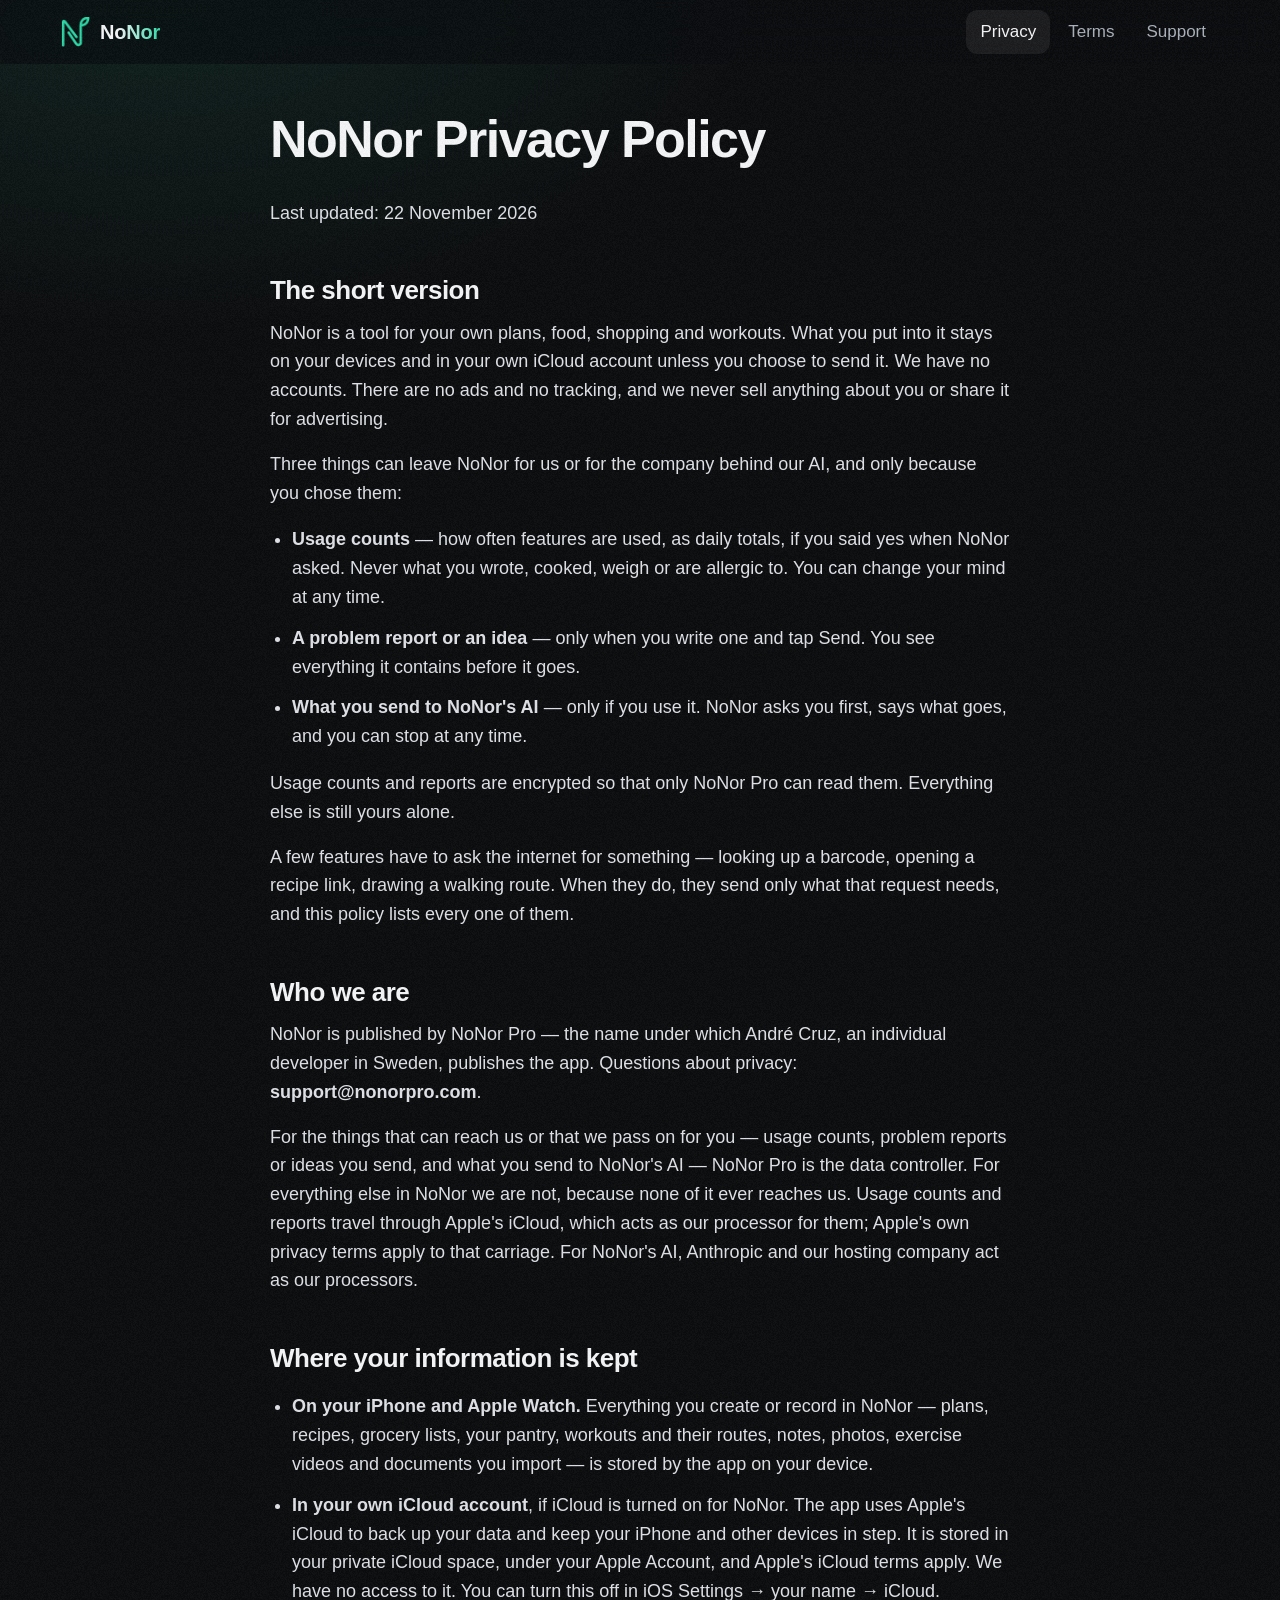
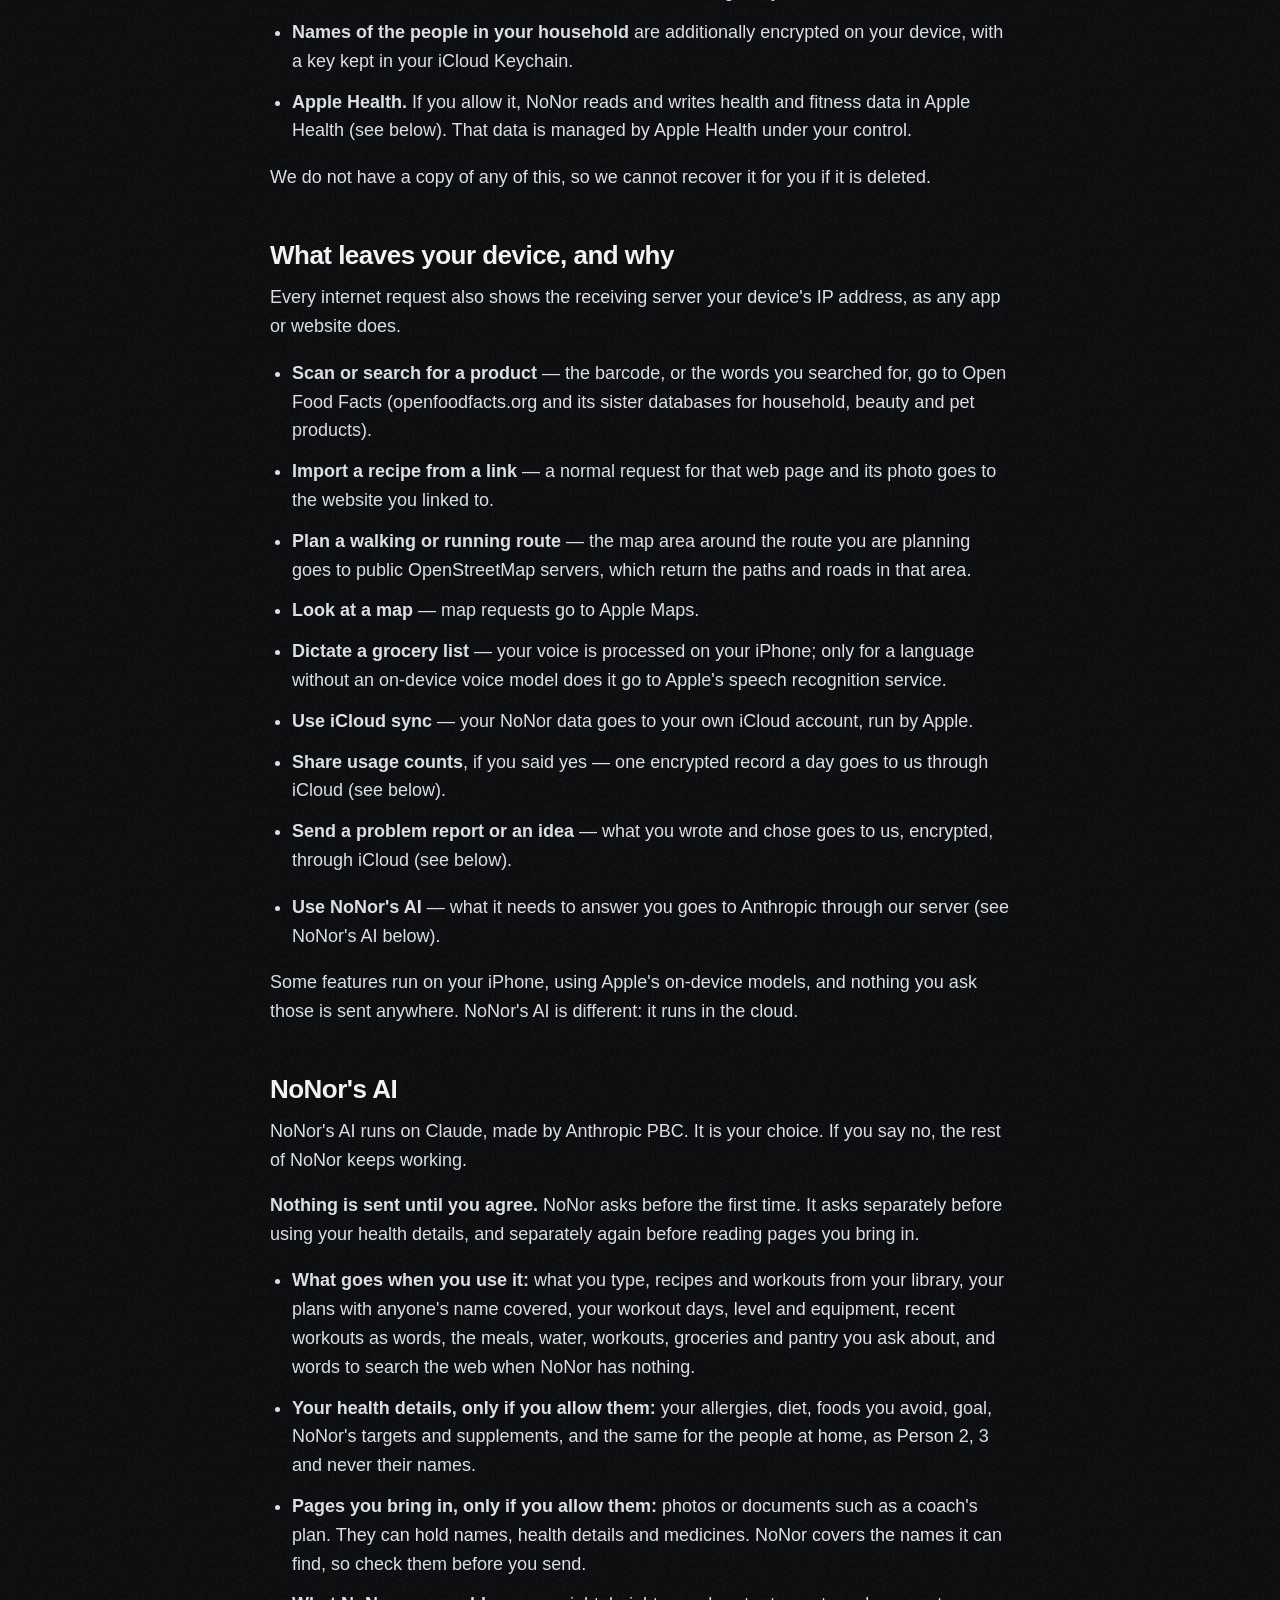
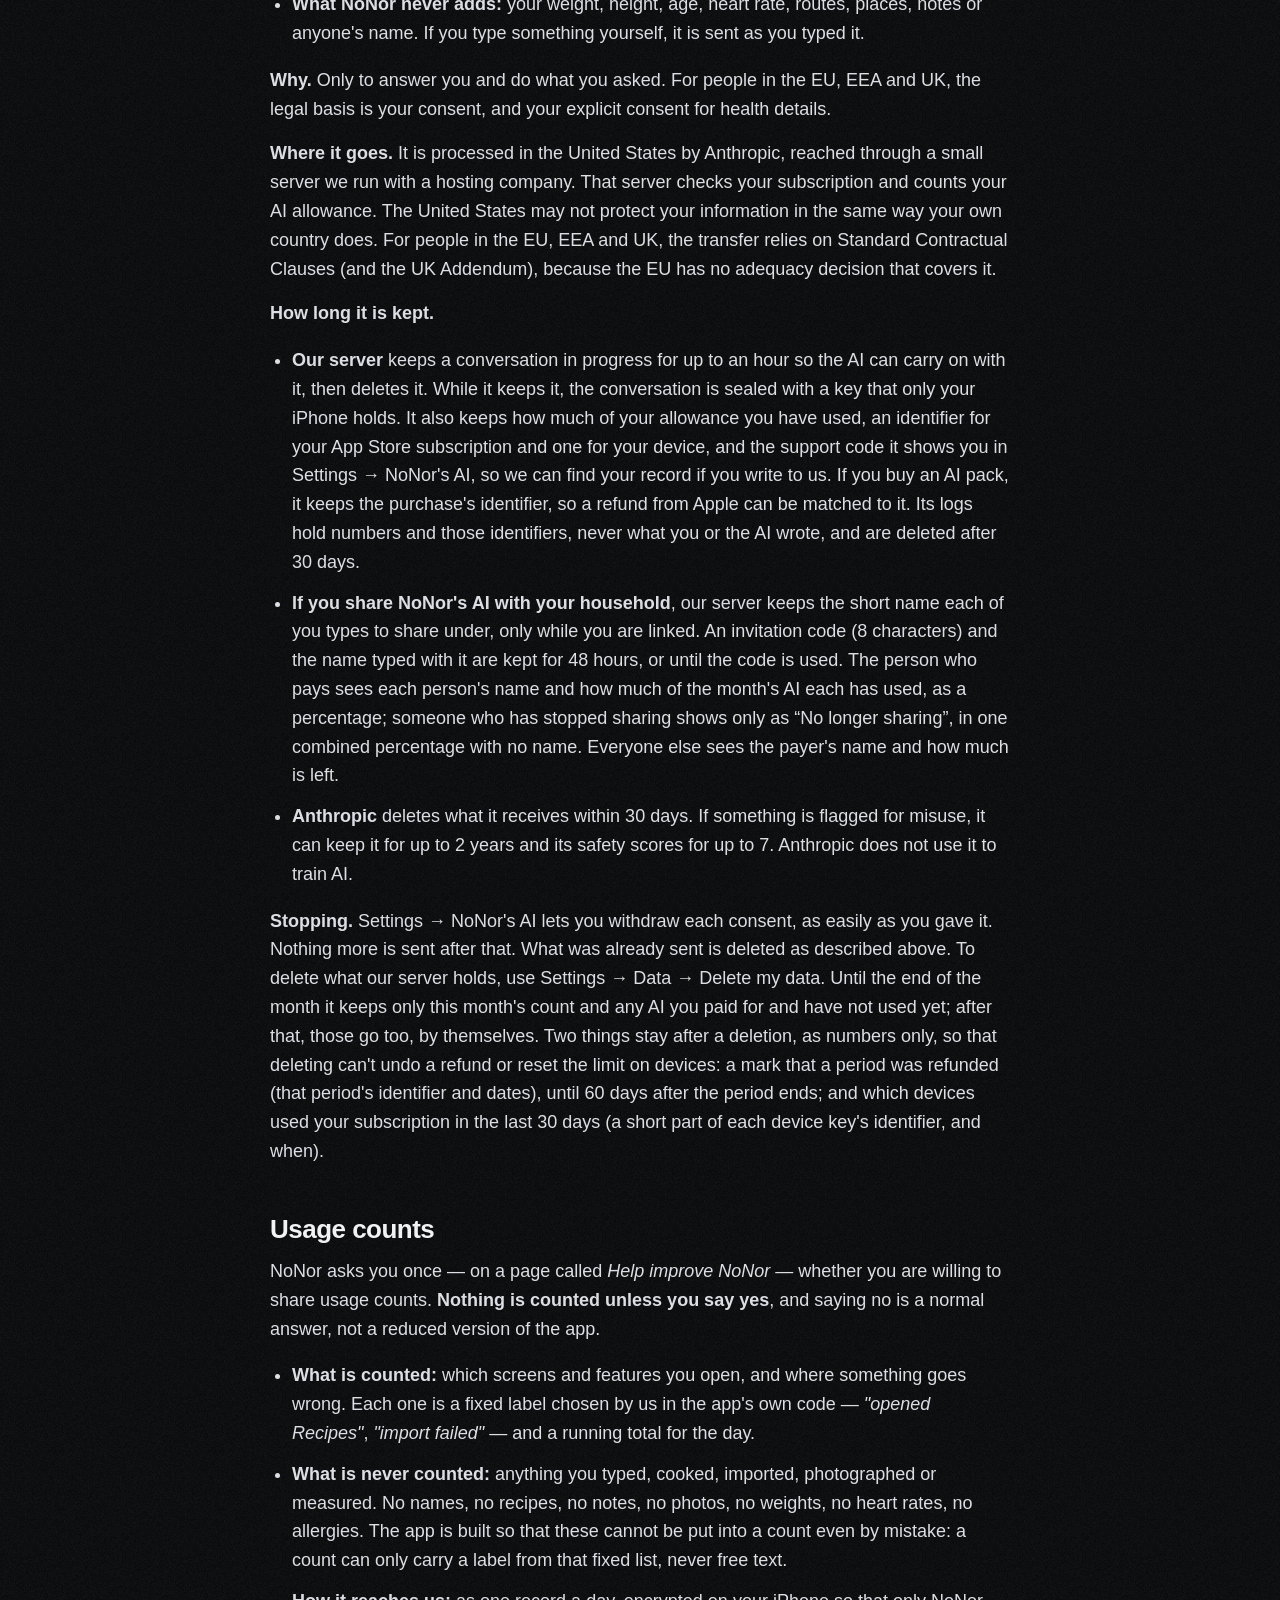
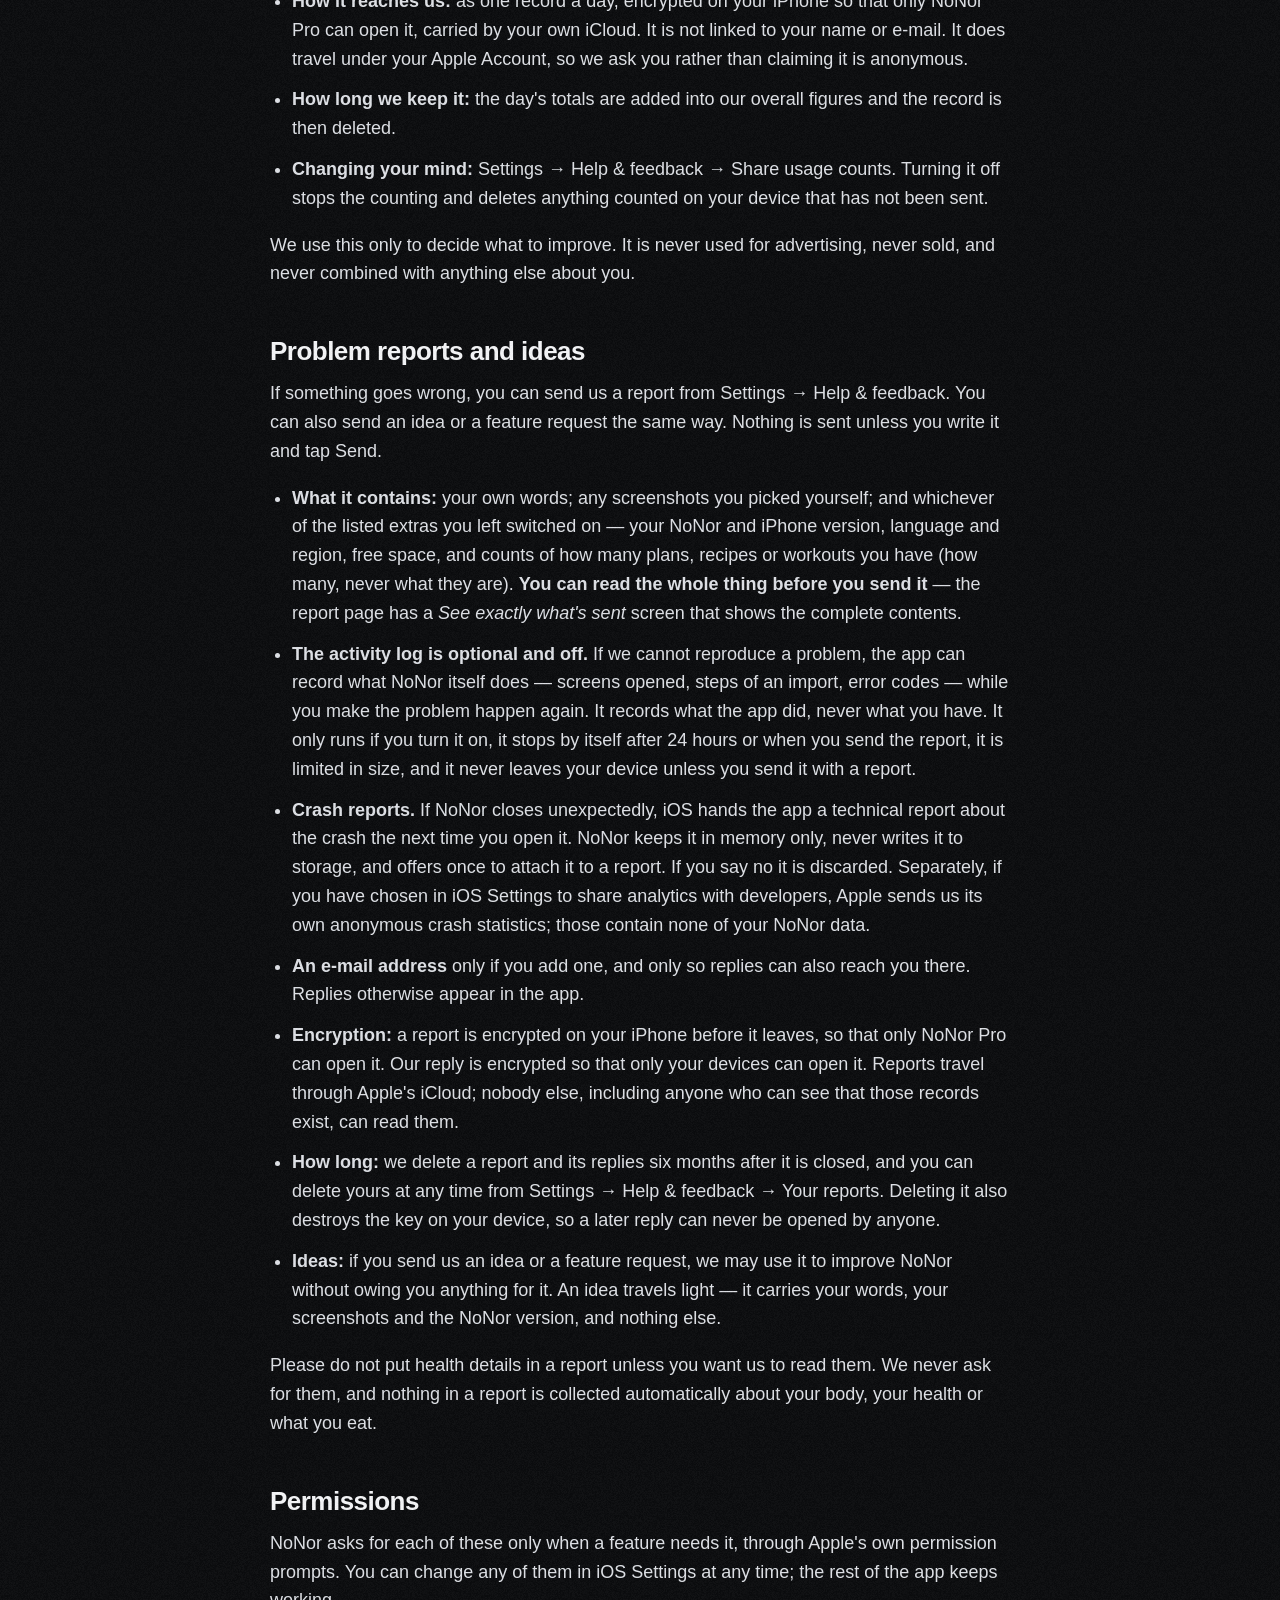
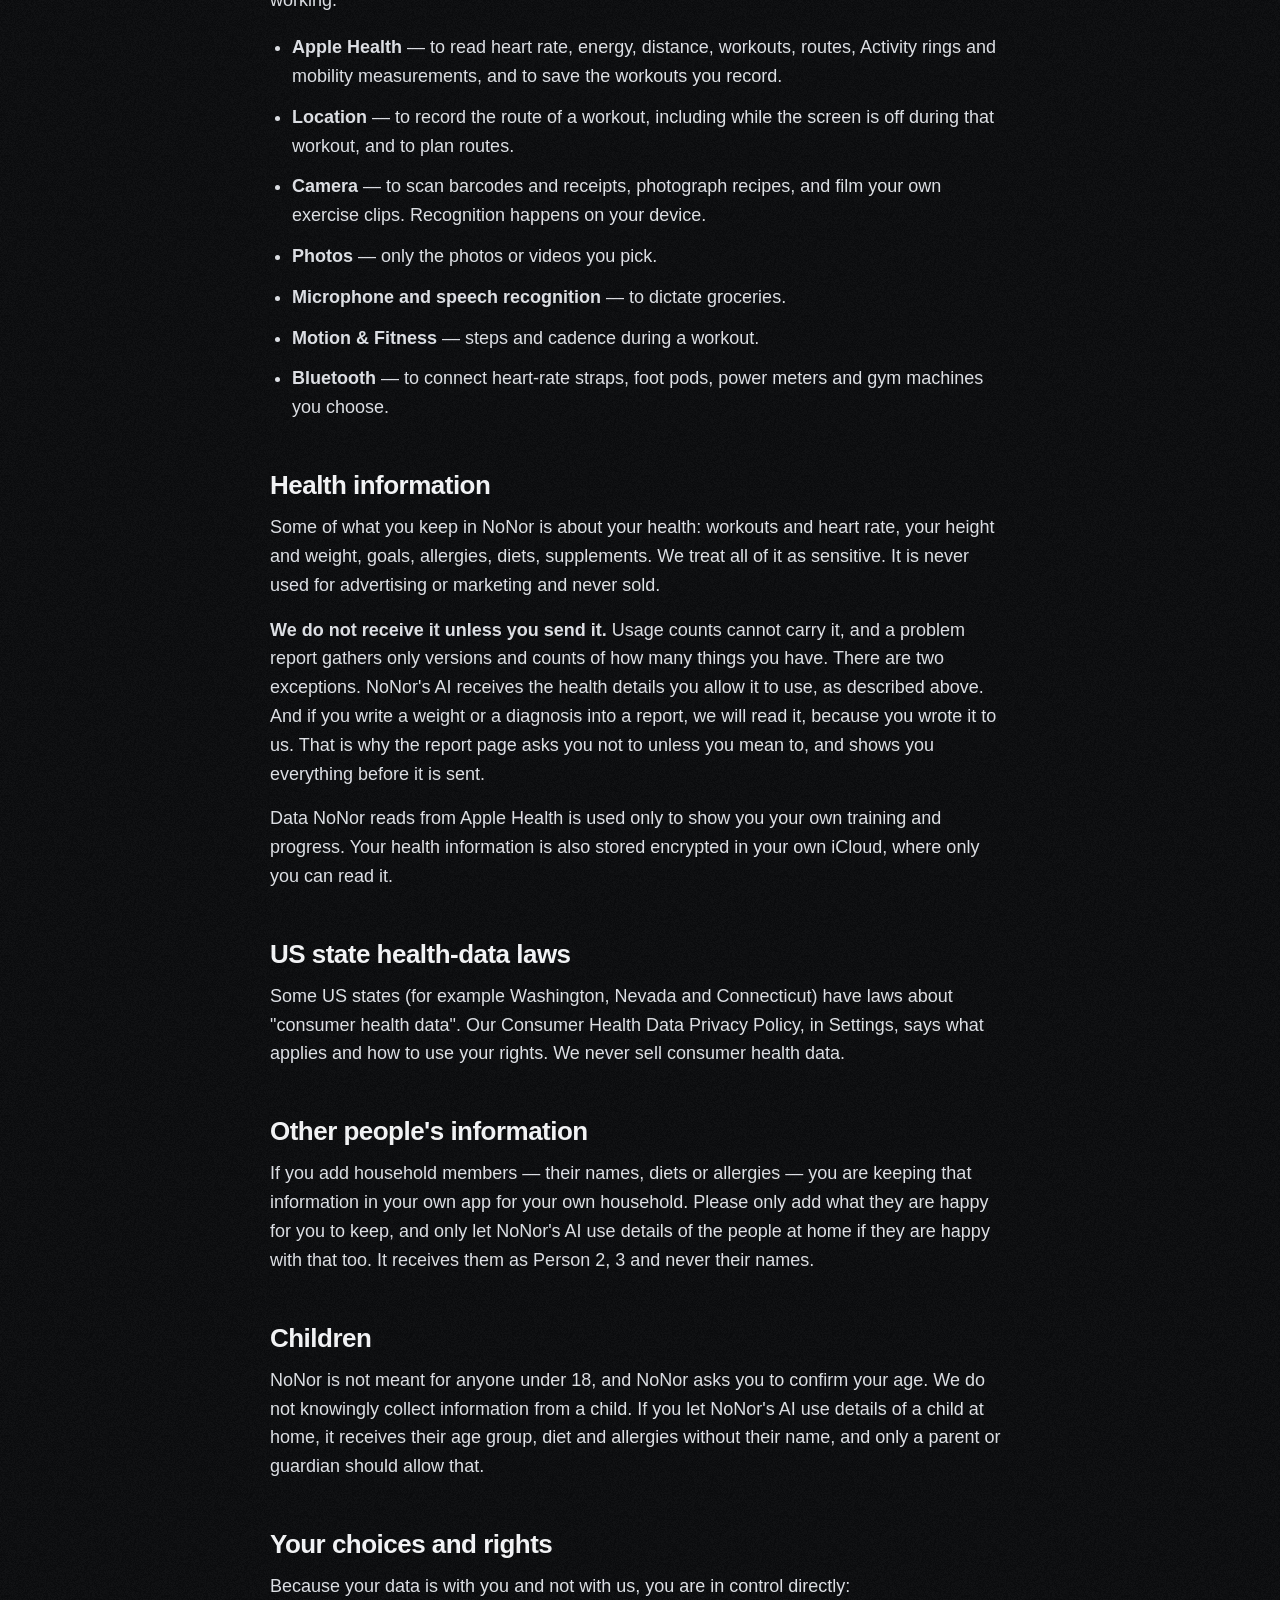
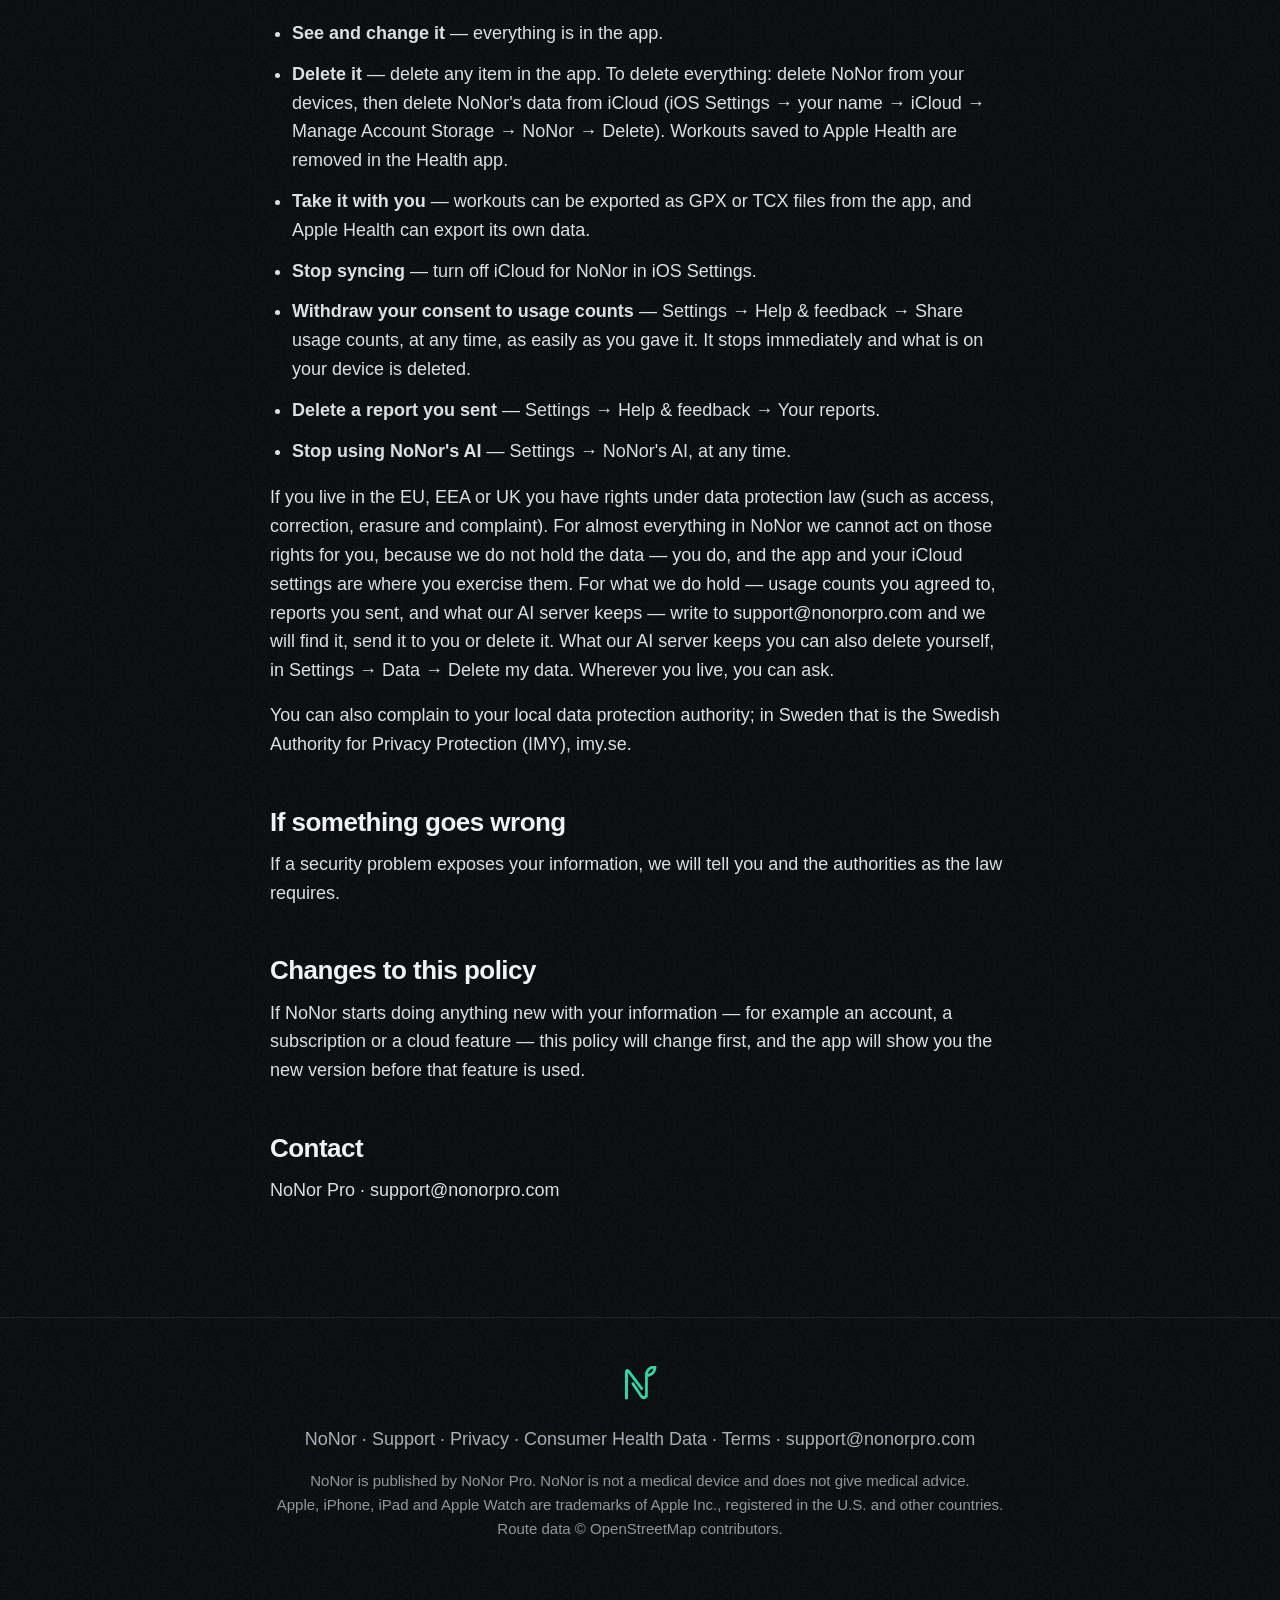
==== commit 47381d41: "privacy: the AI part — what the service keeps today, household sharing, deleting from Settings → Dat" ====
--- a/privacy.html
+++ b/privacy.html
@@ -28,7 +28,7 @@
   </nav>
 </header>
 <main class="doc reveal in"><h1>NoNor Privacy Policy</h1>
-<p>Last updated: 9 November 2026</p>
+<p>Last updated: 22 November 2026</p>
 <h2>The short version</h2>
 <p>NoNor is a tool for your own plans, food, shopping and workouts. What you put into it stays on your devices and in your own iCloud account unless you choose to send it. We have no accounts. There are no ads and no tracking, and we never sell anything about you or share it for advertising.</p>
 <p>Three things can leave NoNor for us or for the company behind our AI, and only because you chose them:</p>
@@ -53,8 +53,8 @@
 <p><b>Why.</b> Only to answer you and do what you asked. For people in the EU, EEA and UK, the legal basis is your consent, and your explicit consent for health details.</p>
 <p><b>Where it goes.</b> It is processed in the United States by Anthropic, reached through a small server we run with a hosting company. That server checks your subscription and counts your AI allowance. The United States may not protect your information in the same way your own country does. For people in the EU, EEA and UK, the transfer relies on Standard Contractual Clauses (and the UK Addendum), because the EU has no adequacy decision that covers it.</p>
 <p><b>How long it is kept.</b></p>
-<ul><li><b>Our server</b> keeps a conversation in progress for up to an hour so the AI can carry on with it, then deletes it. It also keeps how much of your allowance you have used, an identifier for your App Store subscription and one for your device. Its logs hold numbers and those identifiers, never what you or the AI wrote.</li><li><b>Anthropic</b> deletes what it receives within 30 days. If something is flagged for misuse, it can keep it for up to 2 years and its safety scores for up to 7. Anthropic does not use it to train AI.</li></ul>
-<p><b>Stopping.</b> Settings → NoNor&#x27;s AI lets you withdraw each consent, as easily as you gave it. Nothing more is sent after that. What was already sent is deleted as described above. To have what our server holds deleted, write to support@nonorpro.com.</p>
+<ul><li><b>Our server</b> keeps a conversation in progress for up to an hour so the AI can carry on with it, then deletes it. While it keeps it, the conversation is sealed with a key that only your iPhone holds. It also keeps how much of your allowance you have used, an identifier for your App Store subscription and one for your device, and the support code it shows you in Settings → NoNor&#x27;s AI, so we can find your record if you write to us. If you buy an AI pack, it keeps the purchase&#x27;s identifier, so a refund from Apple can be matched to it. Its logs hold numbers and those identifiers, never what you or the AI wrote, and are deleted after 30 days.</li><li><b>If you share NoNor&#x27;s AI with your household</b>, our server keeps the short name each of you types to share under, only while you are linked. An invitation code (8 characters) and the name typed with it are kept for 48 hours, or until the code is used. The person who pays sees each person&#x27;s name and how much of the month&#x27;s AI each has used, as a percentage; someone who has stopped sharing shows only as “No longer sharing”, in one combined percentage with no name. Everyone else sees the payer&#x27;s name and how much is left.</li><li><b>Anthropic</b> deletes what it receives within 30 days. If something is flagged for misuse, it can keep it for up to 2 years and its safety scores for up to 7. Anthropic does not use it to train AI.</li></ul>
+<p><b>Stopping.</b> Settings → NoNor&#x27;s AI lets you withdraw each consent, as easily as you gave it. Nothing more is sent after that. What was already sent is deleted as described above. To delete what our server holds, use Settings → Data → Delete my data. Until the end of the month it keeps only this month&#x27;s count and any AI you paid for and have not used yet; after that, those go too, by themselves. Two things stay after a deletion, as numbers only, so that deleting can&#x27;t undo a refund or reset the limit on devices: a mark that a period was refunded (that period&#x27;s identifier and dates), until 60 days after the period ends; and which devices used your subscription in the last 30 days (a short part of each device key&#x27;s identifier, and when).</p>
 <h2>Usage counts</h2>
 <p>NoNor asks you once — on a page called <i>Help improve NoNor</i> — whether you are willing to share usage counts. <b>Nothing is counted unless you say yes</b>, and saying no is a normal answer, not a reduced version of the app.</p>
 <ul><li><b>What is counted:</b> which screens and features you open, and where something goes wrong. Each one is a fixed label chosen by us in the app&#x27;s own code — <i>&quot;opened Recipes&quot;</i>, <i>&quot;import failed&quot;</i> — and a running total for the day.</li><li><b>What is never counted:</b> anything you typed, cooked, imported, photographed or measured. No names, no recipes, no notes, no photos, no weights, no heart rates, no allergies. The app is built so that these cannot be put into a count even by mistake: a count can only carry a label from that fixed list, never free text.</li><li><b>How it reaches us:</b> as one record a day, encrypted on your iPhone so that only NoNor Pro can open it, carried by your own iCloud. It is not linked to your name or e-mail. It does travel under your Apple Account, so we ask you rather than claiming it is anonymous.</li><li><b>How long we keep it:</b> the day&#x27;s totals are added into our overall figures and the record is then deleted.</li><li><b>Changing your mind:</b> Settings → Help &amp; feedback → Share usage counts. Turning it off stops the counting and deletes anything counted on your device that has not been sent.</li></ul>
@@ -79,7 +79,7 @@
 <h2>Your choices and rights</h2>
 <p>Because your data is with you and not with us, you are in control directly:</p>
 <ul><li><b>See and change it</b> — everything is in the app.</li><li><b>Delete it</b> — delete any item in the app. To delete everything: delete NoNor from your devices, then delete NoNor&#x27;s data from iCloud (iOS Settings → your name → iCloud → Manage Account Storage → NoNor → Delete). Workouts saved to Apple Health are removed in the Health app.</li><li><b>Take it with you</b> — workouts can be exported as GPX or TCX files from the app, and Apple Health can export its own data.</li><li><b>Stop syncing</b> — turn off iCloud for NoNor in iOS Settings.</li><li><b>Withdraw your consent to usage counts</b> — Settings → Help &amp; feedback → Share usage counts, at any time, as easily as you gave it. It stops immediately and what is on your device is deleted.</li><li><b>Delete a report you sent</b> — Settings → Help &amp; feedback → Your reports.</li><li><b>Stop using NoNor&#x27;s AI</b> — Settings → NoNor&#x27;s AI, at any time.</li></ul>
-<p>If you live in the EU, EEA or UK you have rights under data protection law (such as access, correction, erasure and complaint). For almost everything in NoNor we cannot act on those rights for you, because we do not hold the data — you do, and the app and your iCloud settings are where you exercise them. For what we do hold — usage counts you agreed to, reports you sent, and what our AI server keeps — write to support@nonorpro.com and we will find it, send it to you or delete it. Wherever you live, you can ask.</p>
+<p>If you live in the EU, EEA or UK you have rights under data protection law (such as access, correction, erasure and complaint). For almost everything in NoNor we cannot act on those rights for you, because we do not hold the data — you do, and the app and your iCloud settings are where you exercise them. For what we do hold — usage counts you agreed to, reports you sent, and what our AI server keeps — write to support@nonorpro.com and we will find it, send it to you or delete it. What our AI server keeps you can also delete yourself, in Settings → Data → Delete my data. Wherever you live, you can ask.</p>
 <p>You can also complain to your local data protection authority; in Sweden that is the Swedish Authority for Privacy Protection (IMY), imy.se.</p>
 <h2>If something goes wrong</h2>
 <p>If a security problem exposes your information, we will tell you and the authorities as the law requires.</p>
